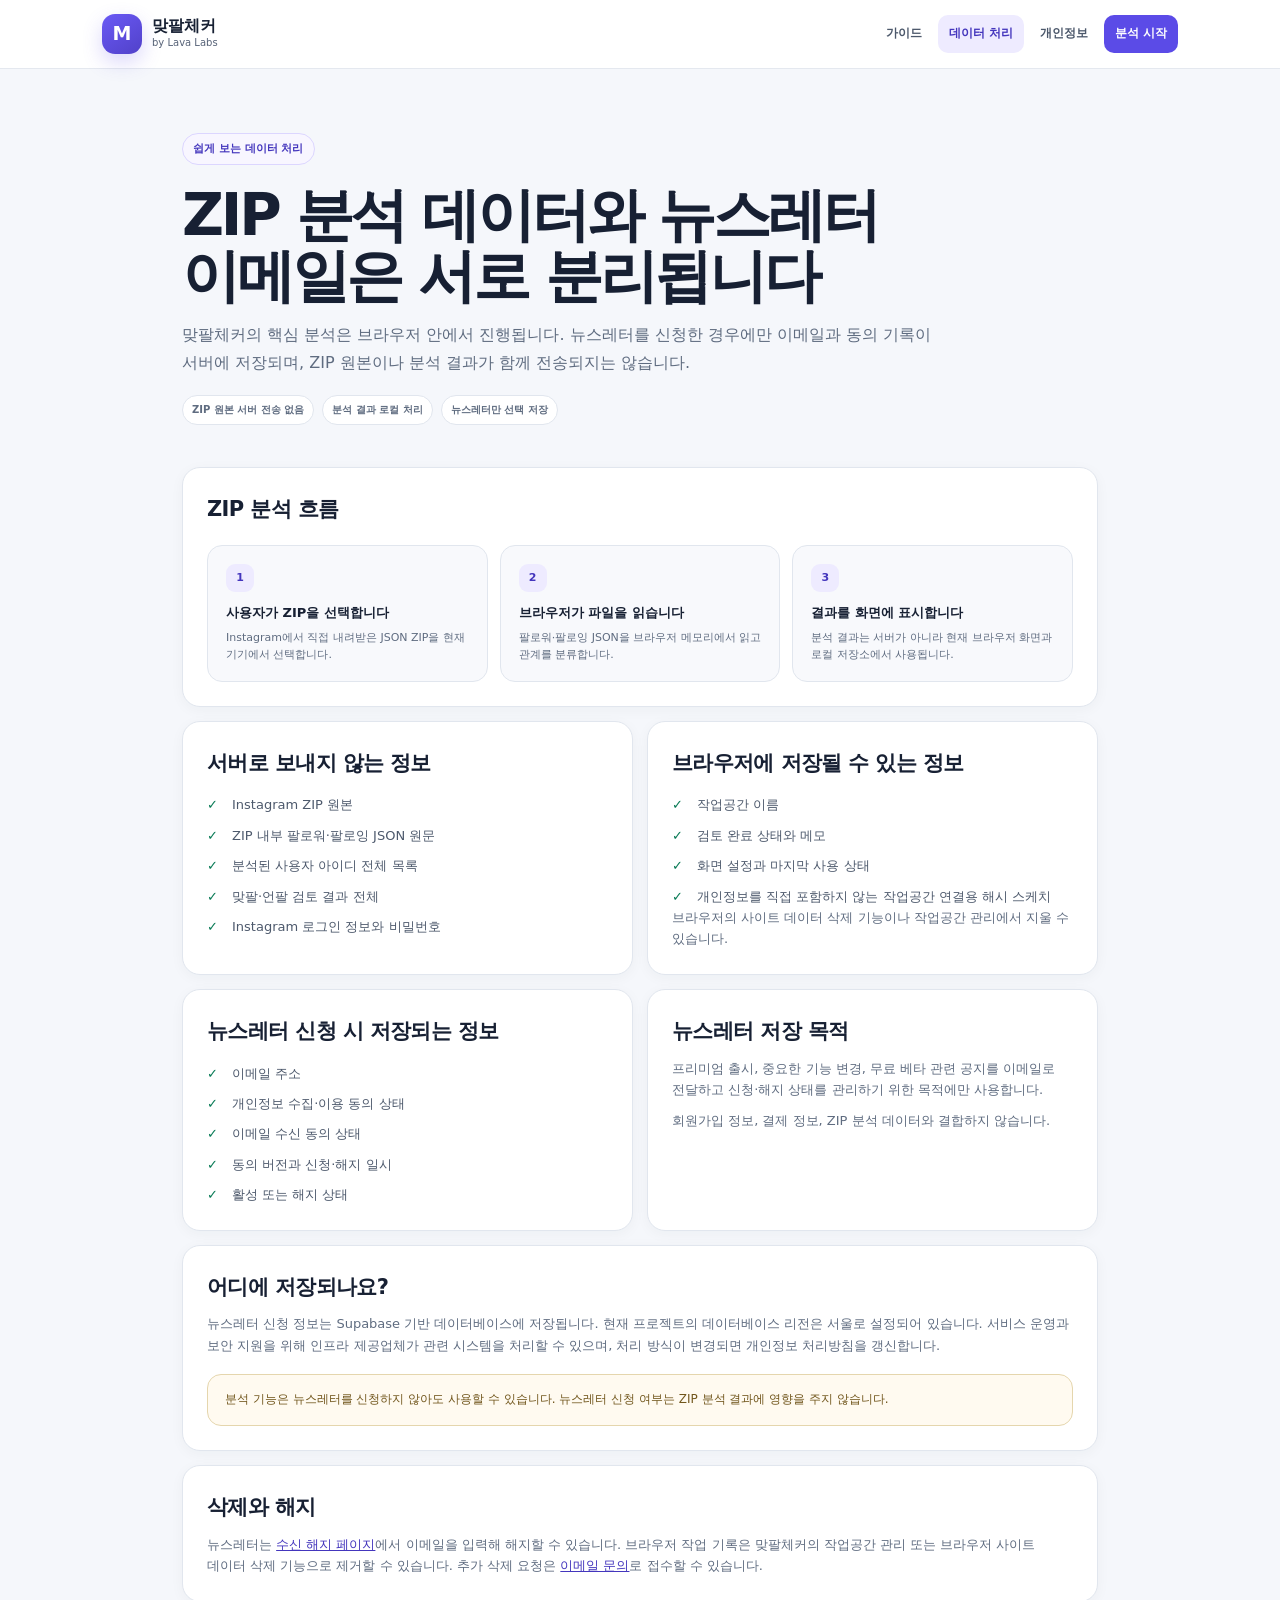
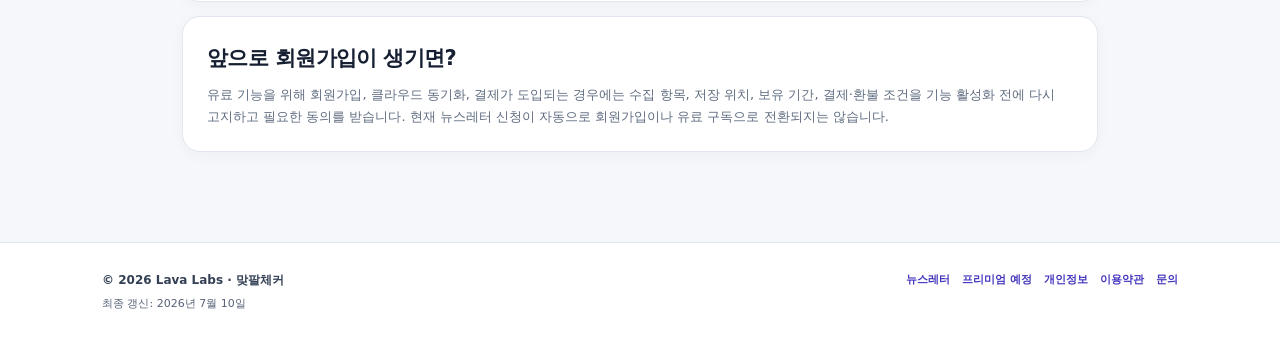
==== pages/data/index.html @ 3ba01dc1 "feat: add plain-language data processing guide" ====
<!doctype html>
<html lang="ko">
<head>
  <meta charset="utf-8">
  <meta name="viewport" content="width=device-width,initial-scale=1">
  <meta http-equiv="Content-Security-Policy" content="default-src 'self'; style-src 'self'; img-src 'self' data:; connect-src 'self'; object-src 'none'; base-uri 'self'; form-action 'self'; frame-src 'none'; upgrade-insecure-requests">
  <meta name="description" content="맞팔체커가 Instagram ZIP, 분석 결과, 작업 기록과 뉴스레터 이메일을 어떻게 처리하는지 쉽게 설명합니다.">
  <link rel="canonical" href="https://unfollow.lavalabs.co.kr/data/">
  <link rel="icon" href="/favicon.svg" type="image/svg+xml">
  <link rel="stylesheet" href="/assets/site-pages-v15.css?v=15.0">
  <link rel="stylesheet" href="/assets/site-pages-v15-a11y.css?v=15.1">
  <link rel="stylesheet" href="/assets/site-pages-v16.css?v=16.0">
  <title>데이터 처리 안내 | 맞팔체커</title>
</head>
<body>
<a class="pageSkip" href="#main">본문으로 바로가기</a>
<header class="pageHeader"><div class="pageHeaderInner">
  <a class="pageBrand" href="/"><span class="pageLogo">M</span><span class="pageBrandText"><strong>맞팔체커</strong><span>by Lava Labs</span></span></a>
  <nav class="pageNav" aria-label="주요 메뉴"><a href="/guide/">가이드</a><a href="/data/" aria-current="page">데이터 처리</a><a href="/privacy/">개인정보</a><a class="primary" href="/">분석 시작</a></nav>
</div></header>
<main id="main" class="pageMain">
  <section class="pageHero"><span class="pageEyebrow">쉽게 보는 데이터 처리</span><h1>ZIP 분석 데이터와 뉴스레터 이메일은 서로 분리됩니다</h1><p>맞팔체커의 핵심 분석은 브라우저 안에서 진행됩니다. 뉴스레터를 신청한 경우에만 이메일과 동의 기록이 서버에 저장되며, ZIP 원본이나 분석 결과가 함께 전송되지는 않습니다.</p><div class="policyMetaV16"><span>ZIP 원본 서버 전송 없음</span><span>분석 결과 로컬 처리</span><span>뉴스레터만 선택 저장</span></div></section>

  <div class="pageGrid">
    <section class="pageCard full"><h2>ZIP 분석 흐름</h2><div class="dataFlowV16"><div><b>1</b><strong>사용자가 ZIP을 선택합니다</strong><span>Instagram에서 직접 내려받은 JSON ZIP을 현재 기기에서 선택합니다.</span></div><div><b>2</b><strong>브라우저가 파일을 읽습니다</strong><span>팔로워·팔로잉 JSON을 브라우저 메모리에서 읽고 관계를 분류합니다.</span></div><div><b>3</b><strong>결과를 화면에 표시합니다</strong><span>분석 결과는 서버가 아니라 현재 브라우저 화면과 로컬 저장소에서 사용됩니다.</span></div></div></section>
    <section class="pageCard"><h2>서버로 보내지 않는 정보</h2><ul class="checkList"><li>Instagram ZIP 원본</li><li>ZIP 내부 팔로워·팔로잉 JSON 원문</li><li>분석된 사용자 아이디 전체 목록</li><li>맞팔·언팔 검토 결과 전체</li><li>Instagram 로그인 정보와 비밀번호</li></ul></section>
    <section class="pageCard"><h2>브라우저에 저장될 수 있는 정보</h2><ul class="checkList"><li>작업공간 이름</li><li>검토 완료 상태와 메모</li><li>화면 설정과 마지막 사용 상태</li><li>개인정보를 직접 포함하지 않는 작업공간 연결용 해시 스케치</li></ul><p>브라우저의 사이트 데이터 삭제 기능이나 작업공간 관리에서 지울 수 있습니다.</p></section>
    <section class="pageCard"><h2>뉴스레터 신청 시 저장되는 정보</h2><ul class="checkList"><li>이메일 주소</li><li>개인정보 수집·이용 동의 상태</li><li>이메일 수신 동의 상태</li><li>동의 버전과 신청·해지 일시</li><li>활성 또는 해지 상태</li></ul></section>
    <section class="pageCard"><h2>뉴스레터 저장 목적</h2><p>프리미엄 출시, 중요한 기능 변경, 무료 베타 관련 공지를 이메일로 전달하고 신청·해지 상태를 관리하기 위한 목적에만 사용합니다.</p><p>회원가입 정보, 결제 정보, ZIP 분석 데이터와 결합하지 않습니다.</p></section>
    <section class="pageCard full"><h2>어디에 저장되나요?</h2><p>뉴스레터 신청 정보는 Supabase 기반 데이터베이스에 저장됩니다. 현재 프로젝트의 데이터베이스 리전은 서울로 설정되어 있습니다. 서비스 운영과 보안 지원을 위해 인프라 제공업체가 관련 시스템을 처리할 수 있으며, 처리 방식이 변경되면 개인정보 처리방침을 갱신합니다.</p><div class="notice">분석 기능은 뉴스레터를 신청하지 않아도 사용할 수 있습니다. 뉴스레터 신청 여부는 ZIP 분석 결과에 영향을 주지 않습니다.</div></section>
    <section class="pageCard full"><h2>삭제와 해지</h2><p>뉴스레터는 <a href="/newsletter/#unsubscribe">수신 해지 페이지</a>에서 이메일을 입력해 해지할 수 있습니다. 브라우저 작업 기록은 맞팔체커의 작업공간 관리 또는 브라우저 사이트 데이터 삭제 기능으로 제거할 수 있습니다. 추가 삭제 요청은 <a href="mailto:lavalabs.ceo@gmail.com">이메일 문의</a>로 접수할 수 있습니다.</p></section>
    <section class="pageCard full"><h2>앞으로 회원가입이 생기면?</h2><p>유료 기능을 위해 회원가입, 클라우드 동기화, 결제가 도입되는 경우에는 수집 항목, 저장 위치, 보유 기간, 결제·환불 조건을 기능 활성화 전에 다시 고지하고 필요한 동의를 받습니다. 현재 뉴스레터 신청이 자동으로 회원가입이나 유료 구독으로 전환되지는 않습니다.</p></section>
  </div>
</main>
<footer class="pageFooter"><div class="pageFooterInner"><div><strong>© 2026 Lava Labs · 맞팔체커</strong>최종 갱신: 2026년 7월 10일</div><nav><a href="/newsletter/">뉴스레터</a><a href="/premium/">프리미엄 예정</a><a href="/privacy/">개인정보</a><a href="/terms/">이용약관</a><a href="mailto:lavalabs.ceo@gmail.com">문의</a></nav></div></footer>
</body></html>
---- assets/site-pages-v15.css ----
:root{--page-bg:#f5f7fb;--page-surface:#fff;--page-soft:#f8f9fc;--page-line:#e1e6ee;--page-text:#172033;--page-muted:#5f6c80;--page-brand:#5b4be7;--page-brand-deep:#4436bd;--page-brand-soft:#eeebff;--page-success:#087a55;--page-warning:#8a570e;--page-radius:18px;--page-shadow:0 14px 36px rgba(29,41,62,.07)}
*{box-sizing:border-box}html{background:var(--page-bg);scroll-behavior:smooth}body{margin:0;background:var(--page-bg);color:var(--page-text);font-family:system-ui,-apple-system,"Segoe UI",sans-serif;line-height:1.65;word-break:keep-all}a{color:var(--page-brand-deep)}a:focus-visible,button:focus-visible,summary:focus-visible{outline:3px solid rgba(91,75,231,.35);outline-offset:3px}
.pageSkip{position:fixed;top:10px;left:10px;z-index:999;padding:10px 14px;border-radius:10px;background:#111827;color:#fff;transform:translateY(-160%)}.pageSkip:focus{transform:translateY(0)}
.pageHeader{position:sticky;top:0;z-index:50;border-bottom:1px solid rgba(225,230,238,.9);background:rgba(255,255,255,.94);backdrop-filter:blur(18px)}.pageHeaderInner{display:flex;max-width:1120px;min-height:68px;align-items:center;justify-content:space-between;gap:20px;margin:0 auto;padding:0 22px}.pageBrand{display:flex;align-items:center;gap:10px;color:var(--page-text);text-decoration:none}.pageLogo{display:grid;width:40px;height:40px;place-items:center;border-radius:13px;background:linear-gradient(145deg,#6a59f5,#5141c9);color:#fff;font-size:19px;font-weight:900;box-shadow:0 8px 20px rgba(91,75,231,.22)}.pageBrandText strong{display:block;font-size:16px;line-height:1.2}.pageBrandText span{display:block;color:#7b8799;font-size:10px}.pageNav{display:flex;align-items:center;gap:5px}.pageNav a{padding:9px 11px;border-radius:10px;color:#4c586b;font-size:12px;font-weight:750;text-decoration:none}.pageNav a:hover,.pageNav a[aria-current="page"]{background:var(--page-brand-soft);color:var(--page-brand-deep)}.pageNav .primary{background:var(--page-brand);color:#fff}.pageNav .primary:hover{background:var(--page-brand-deep);color:#fff}
.pageMain{max-width:960px;margin:0 auto;padding:64px 22px 90px}.pageEyebrow{display:inline-flex;padding:6px 10px;border:1px solid #dcd6ff;border-radius:999px;background:#f8f6ff;color:var(--page-brand-deep);font-size:11px;font-weight:850}.pageHero h1{max-width:780px;margin:20px 0 14px;font-size:clamp(38px,6vw,58px);line-height:1.05;letter-spacing:-.055em}.pageHero>p{max-width:760px;margin:0;color:var(--page-muted);font-size:16px;line-height:1.75}.pageActions{display:flex;flex-wrap:wrap;gap:9px;margin-top:24px}.pageButton{display:inline-flex;min-height:46px;align-items:center;justify-content:center;padding:0 16px;border:1px solid var(--page-line);border-radius:12px;background:#fff;color:#3f4b5f;font-size:13px;font-weight:800;text-decoration:none;box-shadow:0 4px 12px rgba(30,42,60,.04)}.pageButton.primary{border-color:var(--page-brand);background:var(--page-brand);color:#fff}.pageButton.primary:hover{background:var(--page-brand-deep)}
.pageGrid{display:grid;grid-template-columns:repeat(2,minmax(0,1fr));gap:14px;margin-top:42px}.pageCard{padding:24px;border:1px solid var(--page-line);border-radius:var(--page-radius);background:var(--page-surface);box-shadow:0 3px 14px rgba(30,42,60,.04)}.pageCard.full{grid-column:1/-1}.pageCard h2{margin:0 0 9px;font-size:21px;letter-spacing:-.03em}.pageCard h3{margin:0 0 7px;font-size:16px}.pageCard p{margin:0;color:var(--page-muted);font-size:13px}.pageCard p+p{margin-top:10px}
.stepList{display:grid;gap:12px;margin-top:18px;padding:0;list-style:none;counter-reset:step}.stepList li{position:relative;min-height:76px;padding:16px 16px 16px 58px;border:1px solid var(--page-line);border-radius:14px;background:var(--page-soft);counter-increment:step}.stepList li:before{content:counter(step);position:absolute;top:16px;left:16px;display:grid;width:29px;height:29px;place-items:center;border-radius:10px;background:var(--page-brand-soft);color:var(--page-brand-deep);font-size:12px;font-weight:900}.stepList strong{display:block;margin-bottom:4px;font-size:14px}.stepList span{display:block;color:var(--page-muted);font-size:12px;line-height:1.6}.notice{margin-top:18px;padding:15px 17px;border:1px solid #e5d6ad;border-radius:14px;background:#fffaf0;color:#71561c;font-size:12px;line-height:1.65}.notice.success{border-color:#cfe5dc;background:#f5fbf8;color:#245f4e}.checkList{display:grid;gap:9px;margin:14px 0 0;padding:0;list-style:none}.checkList li{position:relative;padding-left:25px;color:#4d596c;font-size:13px}.checkList li:before{content:"✓";position:absolute;left:0;color:var(--page-success);font-weight:900}
.tableWrap{margin-top:16px;overflow-x:auto;border:1px solid var(--page-line);border-radius:14px}table{width:100%;border-collapse:collapse;background:#fff;font-size:12px}th,td{padding:13px 14px;border-bottom:1px solid var(--page-line);text-align:left;vertical-align:top}th{background:#f7f9fc;color:#465267;font-weight:850}td{color:#5f6c80}tr:last-child td{border-bottom:0}details{border-top:1px solid var(--page-line)}details:first-of-type{border-top:0}summary{padding:16px 2px;cursor:pointer;color:#263247;font-size:14px;font-weight:800}details p{padding:0 2px 17px!important}
.pageFooter{border-top:1px solid var(--page-line);background:#fff}.pageFooterInner{display:grid;max-width:1120px;grid-template-columns:1fr auto;gap:20px;margin:0 auto;padding:28px 22px;color:#758195;font-size:11px}.pageFooter strong{display:block;margin-bottom:4px;color:#334055;font-size:12px}.pageFooter nav{display:flex;flex-wrap:wrap;gap:12px;align-items:flex-start}.pageFooter a{text-decoration:none;font-weight:750}
@media(max-width:760px){.pageHeaderInner{min-height:62px;padding:0 14px}.pageBrandText span{display:none}.pageNav a:not(.primary){display:none}.pageMain{padding:44px 14px 78px}.pageHero h1{font-size:clamp(34px,11vw,47px)}.pageHero>p{font-size:14px}.pageGrid{grid-template-columns:1fr;margin-top:30px}.pageCard.full{grid-column:auto}.pageCard{padding:19px}.pageActions{display:grid;grid-template-columns:1fr}.pageFooterInner{grid-template-columns:1fr;padding:24px 14px}}
@media(prefers-color-scheme:dark){:root{--page-bg:#10131b;--page-surface:#181d27;--page-soft:#1d232e;--page-line:#2d3543;--page-text:#f1f3f6;--page-muted:#b3bdca;--page-brand:#a99eff;--page-brand-deep:#cac4ff;--page-brand-soft:#292644}.pageHeader,.pageFooter{background:rgba(24,29,39,.96)}.pageButton,table{background:var(--page-surface)}th{background:#1d232e}.notice{border-color:#55482c;background:#272217;color:#dec78e}.notice.success{border-color:#2f4c42;background:#15231f;color:#a9e4cc}}
@media(prefers-reduced-motion:reduce){html{scroll-behavior:auto}*{transition:none!important}}
---- assets/site-pages-v15-a11y.css ----
.pageBrandText span,
.pageFooterInner{color:#566277}

@media(prefers-color-scheme:dark){
  .pageBrandText span,
  .pageFooterInner{color:#c5ceda}
}
---- assets/site-pages-v16.css ----
.pageNoticeBannerV16{display:flex;align-items:center;justify-content:space-between;gap:16px;margin:0 0 26px;padding:15px 17px;border:1px solid #dcd6ff;border-radius:15px;background:linear-gradient(135deg,#f7f5ff,#fff);box-shadow:0 8px 20px rgba(30,42,60,.04)}.pageNoticeBannerV16 strong{display:block;margin-bottom:3px;font-size:13px}.pageNoticeBannerV16 span{display:block;color:#5f6c80;font-size:11px;line-height:1.55}.pageNoticeBannerV16 a{flex:none;padding:9px 12px;border-radius:10px;background:#5b4be7;color:#fff;font-size:11px;font-weight:850;text-decoration:none}
.policyMetaV16{display:flex;flex-wrap:wrap;gap:8px;margin:18px 0 0}.policyMetaV16 span{padding:6px 9px;border:1px solid var(--page-line);border-radius:999px;background:var(--page-surface);color:var(--page-muted);font-size:10px;font-weight:750}.policySectionV16{scroll-margin-top:88px}.policySectionV16 h2{margin-bottom:12px}.policySectionV16 h3{margin:18px 0 7px;font-size:15px}.policySectionV16 ul,.policySectionV16 ol{margin:10px 0 0;padding-left:20px;color:var(--page-muted);font-size:13px}.policySectionV16 li+li{margin-top:6px}.policySectionV16 code{padding:2px 5px;border-radius:5px;background:var(--page-soft);font-size:11px}
.planGridV16{display:grid;grid-template-columns:repeat(3,minmax(0,1fr));gap:14px;margin-top:28px}.planCardV16{position:relative;padding:23px;border:1px solid var(--page-line);border-radius:18px;background:var(--page-surface);box-shadow:0 4px 18px rgba(30,42,60,.05)}.planCardV16.featured{border-color:#bcb1ff;background:linear-gradient(145deg,#f8f6ff,#fff)}.planBadgeV16{display:inline-flex;padding:5px 8px;border-radius:999px;background:var(--page-brand-soft);color:var(--page-brand-deep);font-size:10px;font-weight:900}.planCardV16 h2{margin:14px 0 5px;font-size:20px}.planPriceV16{display:flex;align-items:baseline;gap:4px;margin:8px 0 14px}.planPriceV16 strong{font-size:28px;letter-spacing:-.04em}.planPriceV16 span{color:var(--page-muted);font-size:11px}.planCardV16 ul{display:grid;gap:7px;margin:0;padding:0;list-style:none}.planCardV16 li{position:relative;padding-left:19px;color:var(--page-muted);font-size:12px}.planCardV16 li:before{content:'✓';position:absolute;left:0;color:var(--page-success);font-weight:900}.planCardV16 .pageButton{width:100%;margin-top:18px}.comingSoonV16{margin-top:12px;color:#8a570e;font-size:10px;font-weight:800}
.newsletterPanelV16{max-width:720px;margin:36px auto 0;padding:25px;border:1px solid var(--page-line);border-radius:20px;background:var(--page-surface);box-shadow:var(--page-shadow)}.newsletterPanelV16 h2{margin:0 0 7px;font-size:23px}.newsletterPanelV16>p{margin:0 0 18px;color:var(--page-muted);font-size:13px}.newsletterPageFormV16{display:grid;gap:12px}.newsletterPageFormV16 label>span:first-child{display:block;margin-bottom:6px;color:var(--page-text);font-size:12px;font-weight:850}.newsletterPageFormV16 input[type="email"]{width:100%;height:48px;padding:0 14px;border:1px solid var(--page-line);border-radius:12px;background:var(--page-surface);color:var(--page-text);font-size:14px}.newsletterPageFormV16 input[type="email"]:focus{border-color:var(--page-brand);box-shadow:0 0 0 4px rgba(91,75,231,.12);outline:0}.newsletterPageConsentV16{display:grid!important;grid-template-columns:18px 1fr;gap:8px;align-items:start;color:var(--page-muted);font-size:11px;line-height:1.55}.newsletterPageConsentV16 input{width:17px;height:17px;margin:1px 0 0;accent-color:var(--page-brand)}.newsletterPageConsentV16 b{color:var(--page-brand-deep)}.newsletterPageResultV16{min-height:22px;margin:0;color:var(--page-muted);font-size:12px}.newsletterPageResultV16[data-state="success"]{color:var(--page-success)}.newsletterPageResultV16[data-state="error"]{color:#b42318}.newsletterPageFootnoteV16{margin:0;color:var(--page-muted);font-size:10px}.newsletterHoneypotV16{position:absolute;left:-10000px;width:1px;height:1px;overflow:hidden}
.dataFlowV16{display:grid;grid-template-columns:repeat(3,minmax(0,1fr));gap:12px;margin-top:18px}.dataFlowV16>div{padding:18px;border:1px solid var(--page-line);border-radius:15px;background:var(--page-soft)}.dataFlowV16 b{display:grid;width:28px;height:28px;place-items:center;margin-bottom:10px;border-radius:9px;background:var(--page-brand-soft);color:var(--page-brand-deep);font-size:11px}.dataFlowV16 strong{display:block;margin-bottom:5px;font-size:13px}.dataFlowV16 span{display:block;color:var(--page-muted);font-size:11px;line-height:1.55}
@media(max-width:860px){.planGridV16{grid-template-columns:1fr}.dataFlowV16{grid-template-columns:1fr}}@media(max-width:760px){.pageNoticeBannerV16{align-items:flex-start;flex-direction:column}.pageNoticeBannerV16 a{width:100%;text-align:center}.newsletterPanelV16{padding:19px}.planCardV16{padding:19px}}
@media(prefers-color-scheme:dark){.pageNoticeBannerV16{border-color:#3c3659;background:linear-gradient(135deg,#201d34,#181d27)}.pageNoticeBannerV16 span{color:#c1cad6}.planCardV16.featured{border-color:#594f8d;background:linear-gradient(145deg,#211e34,#181d27)}}
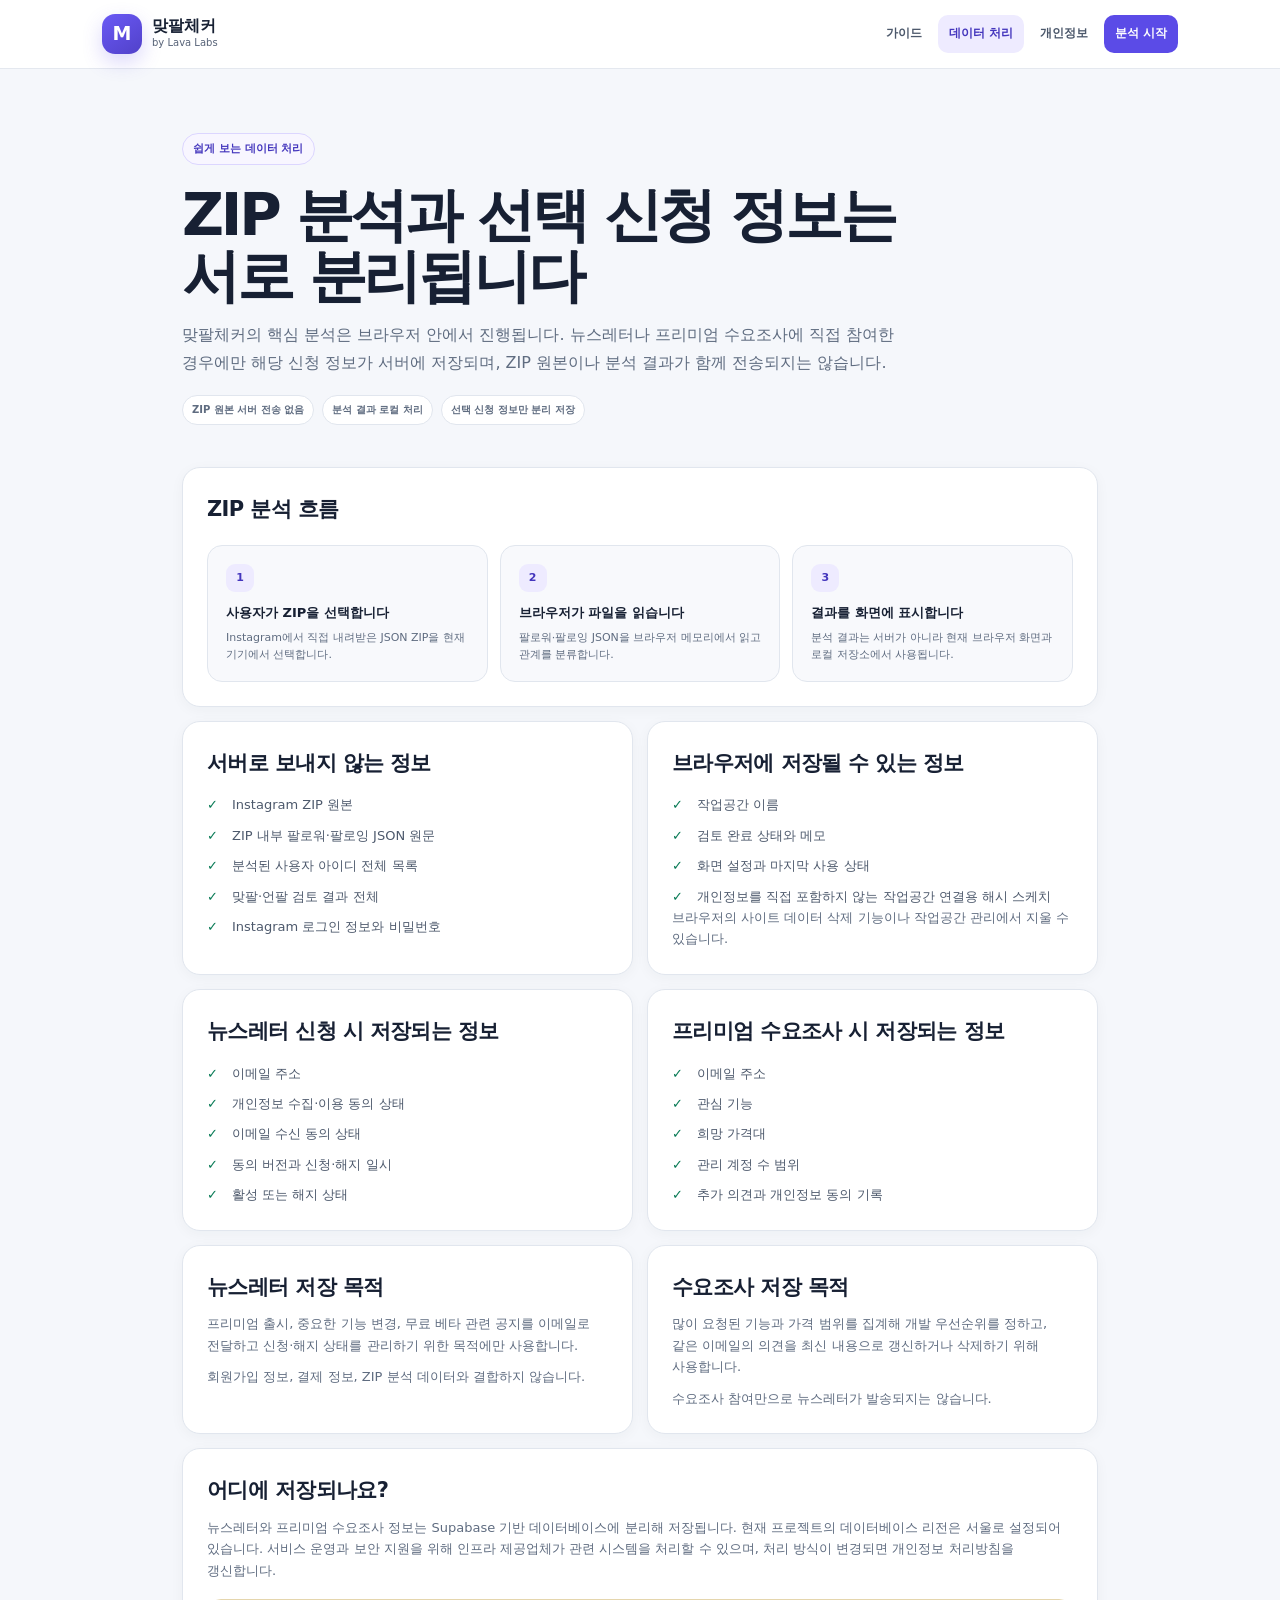
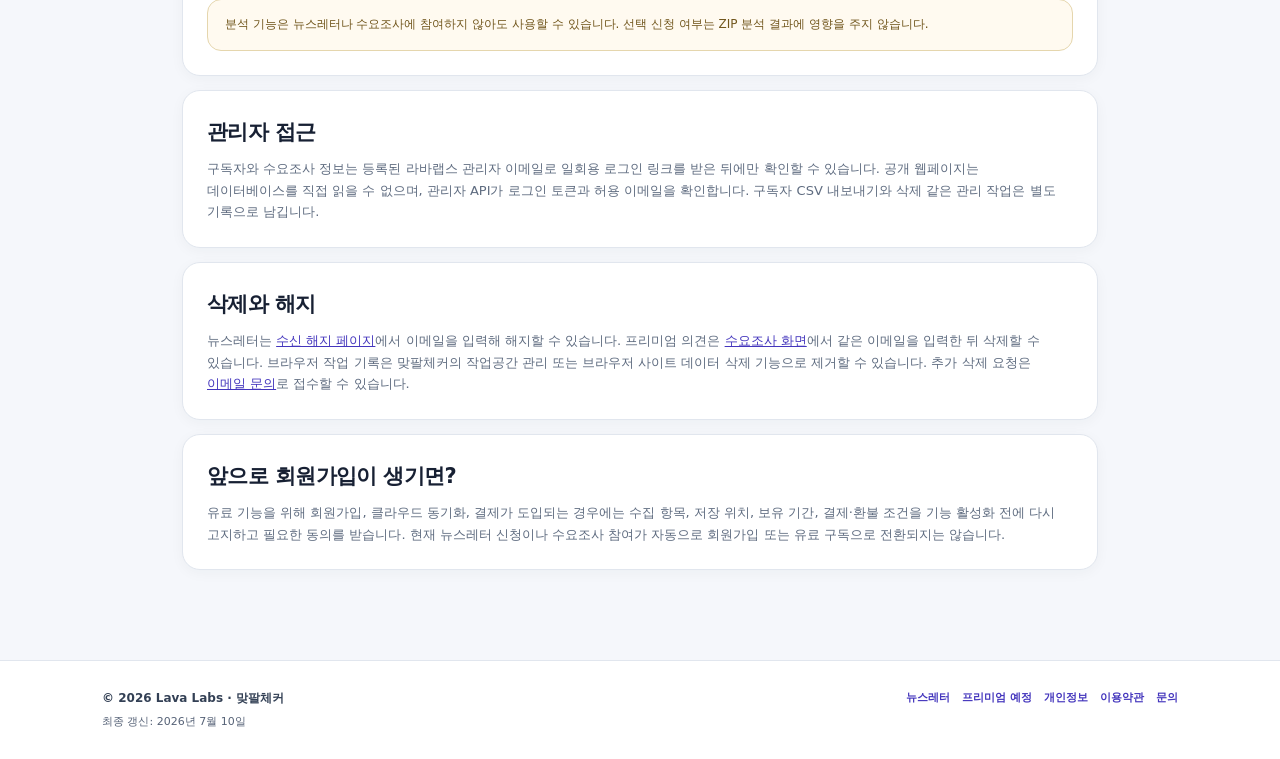
==== commit 9bc6d8c5: "docs: explain premium survey data flow" ====
--- a/pages/data/index.html
+++ b/pages/data/index.html
@@ -4,7 +4,7 @@
   <meta charset="utf-8">
   <meta name="viewport" content="width=device-width,initial-scale=1">
   <meta http-equiv="Content-Security-Policy" content="default-src 'self'; style-src 'self'; img-src 'self' data:; connect-src 'self'; object-src 'none'; base-uri 'self'; form-action 'self'; frame-src 'none'; upgrade-insecure-requests">
-  <meta name="description" content="맞팔체커가 Instagram ZIP, 분석 결과, 작업 기록과 뉴스레터 이메일을 어떻게 처리하는지 쉽게 설명합니다.">
+  <meta name="description" content="맞팔체커가 Instagram ZIP, 분석 결과, 작업 기록, 뉴스레터와 프리미엄 수요조사 정보를 어떻게 처리하는지 쉽게 설명합니다.">
   <link rel="canonical" href="https://unfollow.lavalabs.co.kr/data/">
   <link rel="icon" href="/favicon.svg" type="image/svg+xml">
   <link rel="stylesheet" href="/assets/site-pages-v15.css?v=15.0">
@@ -19,17 +19,20 @@
   <nav class="pageNav" aria-label="주요 메뉴"><a href="/guide/">가이드</a><a href="/data/" aria-current="page">데이터 처리</a><a href="/privacy/">개인정보</a><a class="primary" href="/">분석 시작</a></nav>
 </div></header>
 <main id="main" class="pageMain">
-  <section class="pageHero"><span class="pageEyebrow">쉽게 보는 데이터 처리</span><h1>ZIP 분석 데이터와 뉴스레터 이메일은 서로 분리됩니다</h1><p>맞팔체커의 핵심 분석은 브라우저 안에서 진행됩니다. 뉴스레터를 신청한 경우에만 이메일과 동의 기록이 서버에 저장되며, ZIP 원본이나 분석 결과가 함께 전송되지는 않습니다.</p><div class="policyMetaV16"><span>ZIP 원본 서버 전송 없음</span><span>분석 결과 로컬 처리</span><span>뉴스레터만 선택 저장</span></div></section>
+  <section class="pageHero"><span class="pageEyebrow">쉽게 보는 데이터 처리</span><h1>ZIP 분석과 선택 신청 정보는 서로 분리됩니다</h1><p>맞팔체커의 핵심 분석은 브라우저 안에서 진행됩니다. 뉴스레터나 프리미엄 수요조사에 직접 참여한 경우에만 해당 신청 정보가 서버에 저장되며, ZIP 원본이나 분석 결과가 함께 전송되지는 않습니다.</p><div class="policyMetaV16"><span>ZIP 원본 서버 전송 없음</span><span>분석 결과 로컬 처리</span><span>선택 신청 정보만 분리 저장</span></div></section>
 
   <div class="pageGrid">
     <section class="pageCard full"><h2>ZIP 분석 흐름</h2><div class="dataFlowV16"><div><b>1</b><strong>사용자가 ZIP을 선택합니다</strong><span>Instagram에서 직접 내려받은 JSON ZIP을 현재 기기에서 선택합니다.</span></div><div><b>2</b><strong>브라우저가 파일을 읽습니다</strong><span>팔로워·팔로잉 JSON을 브라우저 메모리에서 읽고 관계를 분류합니다.</span></div><div><b>3</b><strong>결과를 화면에 표시합니다</strong><span>분석 결과는 서버가 아니라 현재 브라우저 화면과 로컬 저장소에서 사용됩니다.</span></div></div></section>
     <section class="pageCard"><h2>서버로 보내지 않는 정보</h2><ul class="checkList"><li>Instagram ZIP 원본</li><li>ZIP 내부 팔로워·팔로잉 JSON 원문</li><li>분석된 사용자 아이디 전체 목록</li><li>맞팔·언팔 검토 결과 전체</li><li>Instagram 로그인 정보와 비밀번호</li></ul></section>
     <section class="pageCard"><h2>브라우저에 저장될 수 있는 정보</h2><ul class="checkList"><li>작업공간 이름</li><li>검토 완료 상태와 메모</li><li>화면 설정과 마지막 사용 상태</li><li>개인정보를 직접 포함하지 않는 작업공간 연결용 해시 스케치</li></ul><p>브라우저의 사이트 데이터 삭제 기능이나 작업공간 관리에서 지울 수 있습니다.</p></section>
     <section class="pageCard"><h2>뉴스레터 신청 시 저장되는 정보</h2><ul class="checkList"><li>이메일 주소</li><li>개인정보 수집·이용 동의 상태</li><li>이메일 수신 동의 상태</li><li>동의 버전과 신청·해지 일시</li><li>활성 또는 해지 상태</li></ul></section>
+    <section class="pageCard"><h2>프리미엄 수요조사 시 저장되는 정보</h2><ul class="checkList"><li>이메일 주소</li><li>관심 기능</li><li>희망 가격대</li><li>관리 계정 수 범위</li><li>추가 의견과 개인정보 동의 기록</li></ul></section>
     <section class="pageCard"><h2>뉴스레터 저장 목적</h2><p>프리미엄 출시, 중요한 기능 변경, 무료 베타 관련 공지를 이메일로 전달하고 신청·해지 상태를 관리하기 위한 목적에만 사용합니다.</p><p>회원가입 정보, 결제 정보, ZIP 분석 데이터와 결합하지 않습니다.</p></section>
-    <section class="pageCard full"><h2>어디에 저장되나요?</h2><p>뉴스레터 신청 정보는 Supabase 기반 데이터베이스에 저장됩니다. 현재 프로젝트의 데이터베이스 리전은 서울로 설정되어 있습니다. 서비스 운영과 보안 지원을 위해 인프라 제공업체가 관련 시스템을 처리할 수 있으며, 처리 방식이 변경되면 개인정보 처리방침을 갱신합니다.</p><div class="notice">분석 기능은 뉴스레터를 신청하지 않아도 사용할 수 있습니다. 뉴스레터 신청 여부는 ZIP 분석 결과에 영향을 주지 않습니다.</div></section>
-    <section class="pageCard full"><h2>삭제와 해지</h2><p>뉴스레터는 <a href="/newsletter/#unsubscribe">수신 해지 페이지</a>에서 이메일을 입력해 해지할 수 있습니다. 브라우저 작업 기록은 맞팔체커의 작업공간 관리 또는 브라우저 사이트 데이터 삭제 기능으로 제거할 수 있습니다. 추가 삭제 요청은 <a href="mailto:lavalabs.ceo@gmail.com">이메일 문의</a>로 접수할 수 있습니다.</p></section>
-    <section class="pageCard full"><h2>앞으로 회원가입이 생기면?</h2><p>유료 기능을 위해 회원가입, 클라우드 동기화, 결제가 도입되는 경우에는 수집 항목, 저장 위치, 보유 기간, 결제·환불 조건을 기능 활성화 전에 다시 고지하고 필요한 동의를 받습니다. 현재 뉴스레터 신청이 자동으로 회원가입이나 유료 구독으로 전환되지는 않습니다.</p></section>
+    <section class="pageCard"><h2>수요조사 저장 목적</h2><p>많이 요청된 기능과 가격 범위를 집계해 개발 우선순위를 정하고, 같은 이메일의 의견을 최신 내용으로 갱신하거나 삭제하기 위해 사용합니다.</p><p>수요조사 참여만으로 뉴스레터가 발송되지는 않습니다.</p></section>
+    <section class="pageCard full"><h2>어디에 저장되나요?</h2><p>뉴스레터와 프리미엄 수요조사 정보는 Supabase 기반 데이터베이스에 분리해 저장됩니다. 현재 프로젝트의 데이터베이스 리전은 서울로 설정되어 있습니다. 서비스 운영과 보안 지원을 위해 인프라 제공업체가 관련 시스템을 처리할 수 있으며, 처리 방식이 변경되면 개인정보 처리방침을 갱신합니다.</p><div class="notice">분석 기능은 뉴스레터나 수요조사에 참여하지 않아도 사용할 수 있습니다. 선택 신청 여부는 ZIP 분석 결과에 영향을 주지 않습니다.</div></section>
+    <section class="pageCard full"><h2>관리자 접근</h2><p>구독자와 수요조사 정보는 등록된 라바랩스 관리자 이메일로 일회용 로그인 링크를 받은 뒤에만 확인할 수 있습니다. 공개 웹페이지는 데이터베이스를 직접 읽을 수 없으며, 관리자 API가 로그인 토큰과 허용 이메일을 확인합니다. 구독자 CSV 내보내기와 삭제 같은 관리 작업은 별도 기록으로 남깁니다.</p></section>
+    <section class="pageCard full"><h2>삭제와 해지</h2><p>뉴스레터는 <a href="/newsletter/#unsubscribe">수신 해지 페이지</a>에서 이메일을 입력해 해지할 수 있습니다. 프리미엄 의견은 <a href="/premium/#interest-survey">수요조사 화면</a>에서 같은 이메일을 입력한 뒤 삭제할 수 있습니다. 브라우저 작업 기록은 맞팔체커의 작업공간 관리 또는 브라우저 사이트 데이터 삭제 기능으로 제거할 수 있습니다. 추가 삭제 요청은 <a href="mailto:lavalabs.ceo@gmail.com">이메일 문의</a>로 접수할 수 있습니다.</p></section>
+    <section class="pageCard full"><h2>앞으로 회원가입이 생기면?</h2><p>유료 기능을 위해 회원가입, 클라우드 동기화, 결제가 도입되는 경우에는 수집 항목, 저장 위치, 보유 기간, 결제·환불 조건을 기능 활성화 전에 다시 고지하고 필요한 동의를 받습니다. 현재 뉴스레터 신청이나 수요조사 참여가 자동으로 회원가입 또는 유료 구독으로 전환되지는 않습니다.</p></section>
   </div>
 </main>
 <footer class="pageFooter"><div class="pageFooterInner"><div><strong>© 2026 Lava Labs · 맞팔체커</strong>최종 갱신: 2026년 7월 10일</div><nav><a href="/newsletter/">뉴스레터</a><a href="/premium/">프리미엄 예정</a><a href="/privacy/">개인정보</a><a href="/terms/">이용약관</a><a href="mailto:lavalabs.ceo@gmail.com">문의</a></nav></div></footer>
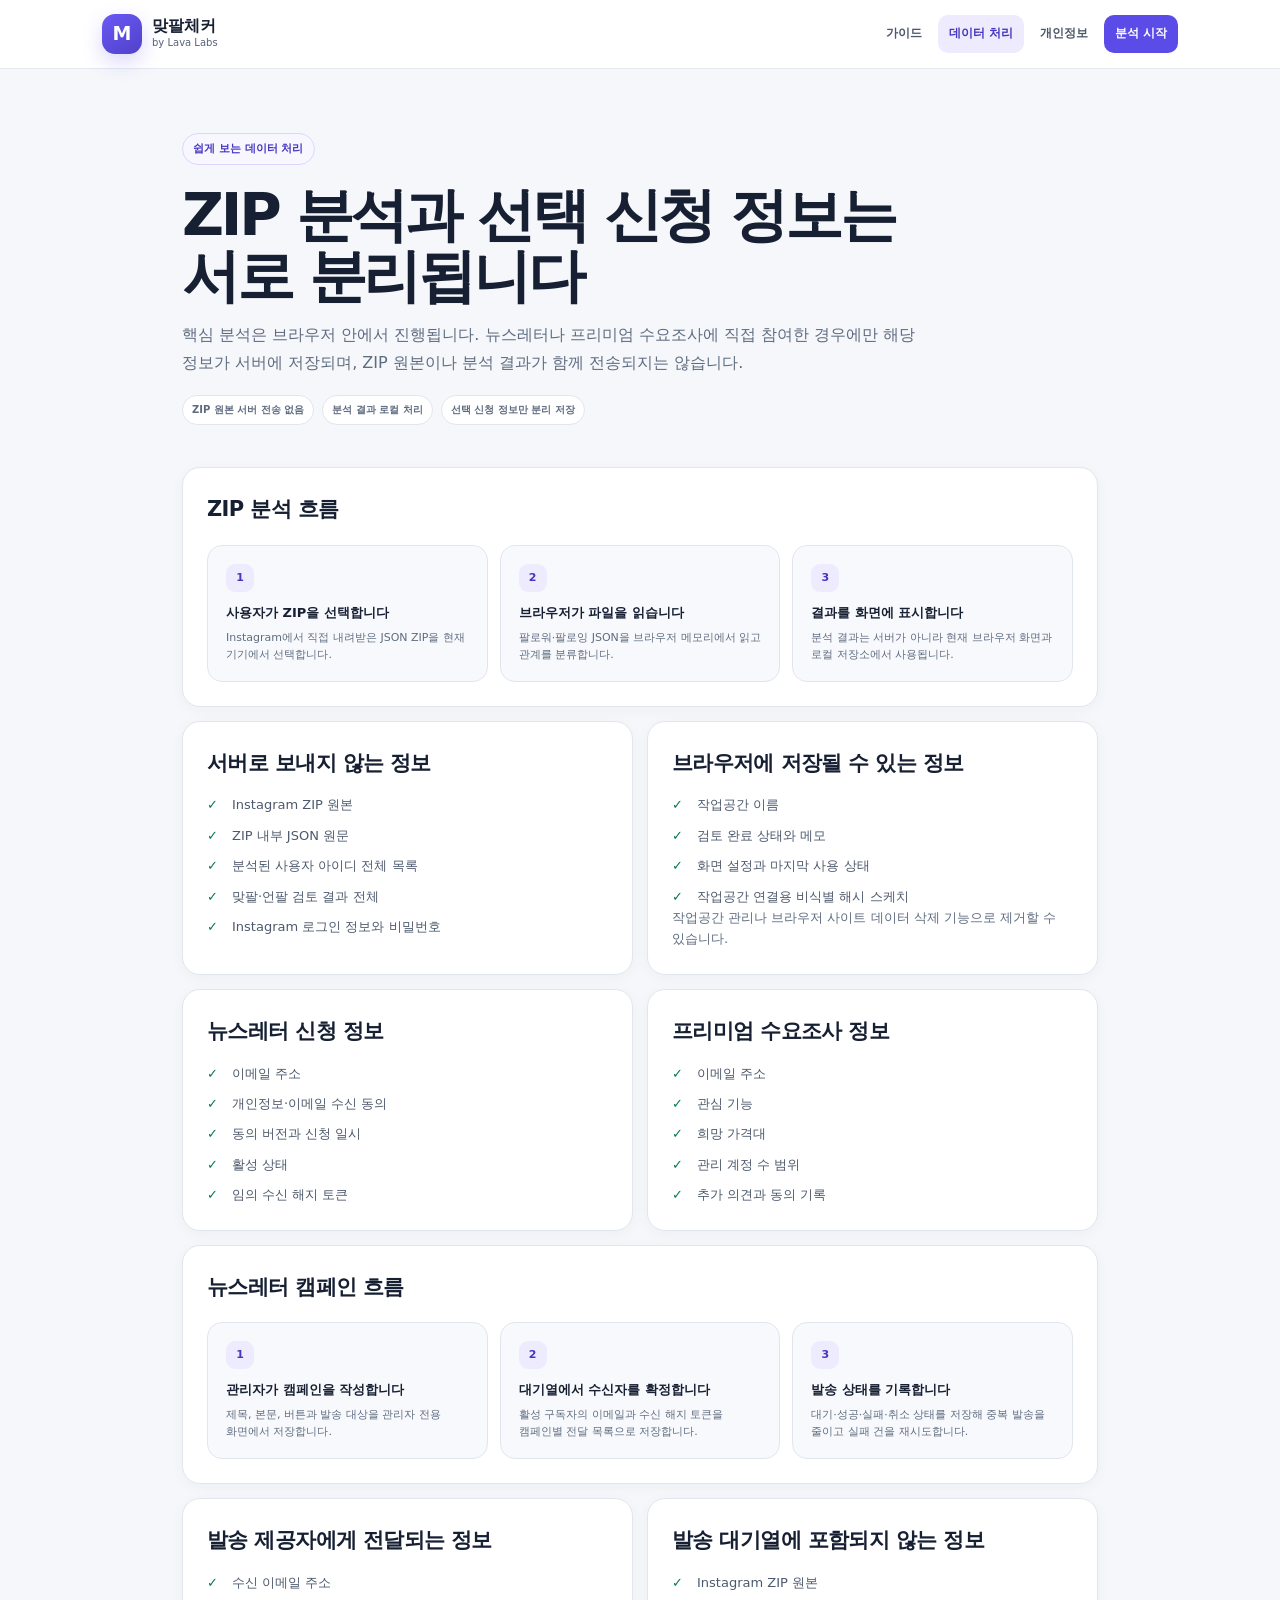
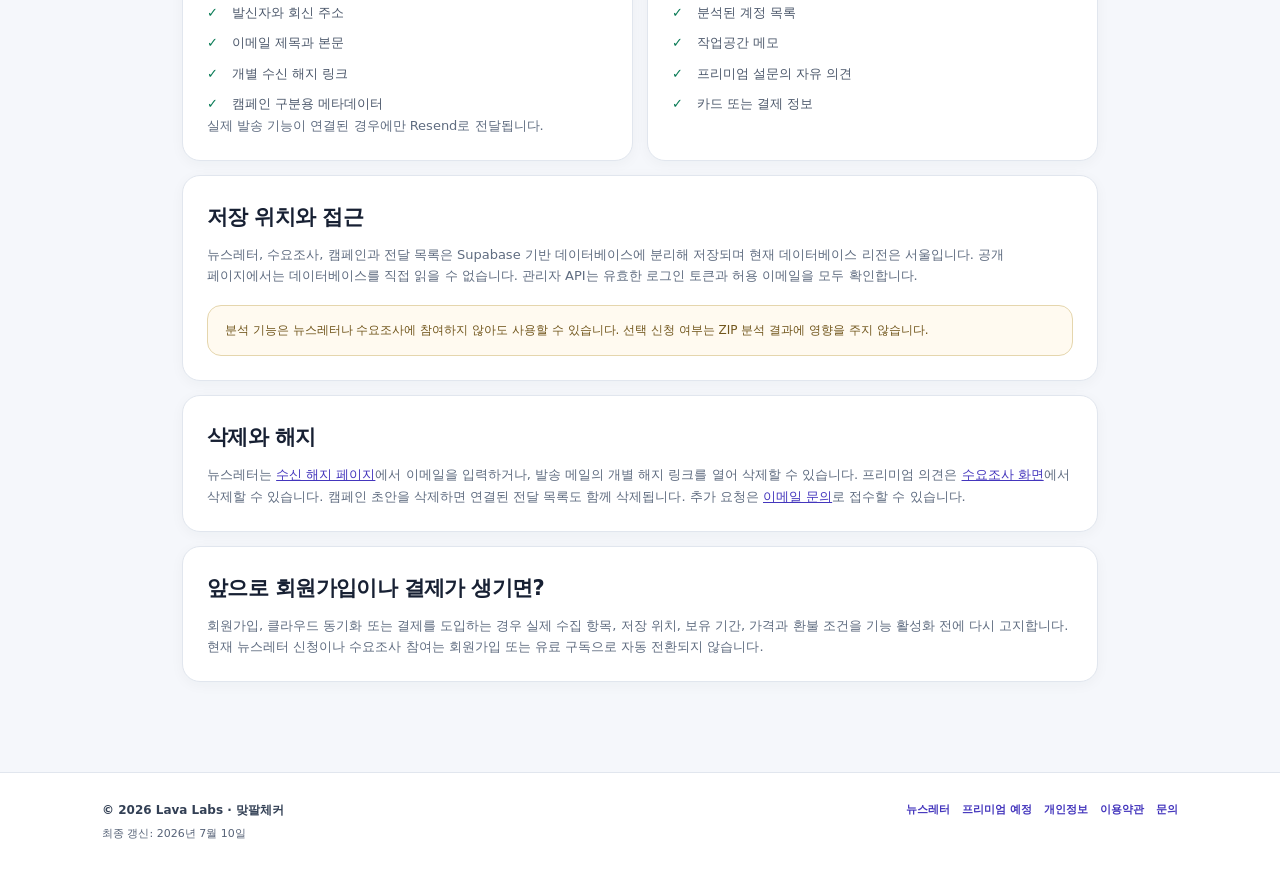
==== commit db913d5f: "docs: explain newsletter delivery queue processing" ====
--- a/pages/data/index.html
+++ b/pages/data/index.html
@@ -4,7 +4,7 @@
   <meta charset="utf-8">
   <meta name="viewport" content="width=device-width,initial-scale=1">
   <meta http-equiv="Content-Security-Policy" content="default-src 'self'; style-src 'self'; img-src 'self' data:; connect-src 'self'; object-src 'none'; base-uri 'self'; form-action 'self'; frame-src 'none'; upgrade-insecure-requests">
-  <meta name="description" content="맞팔체커가 Instagram ZIP, 분석 결과, 작업 기록, 뉴스레터와 프리미엄 수요조사 정보를 어떻게 처리하는지 쉽게 설명합니다.">
+  <meta name="description" content="맞팔체커가 Instagram ZIP, 분석 결과, 작업 기록, 뉴스레터·수요조사·캠페인 정보를 어떻게 처리하는지 설명합니다.">
   <link rel="canonical" href="https://unfollow.lavalabs.co.kr/data/">
   <link rel="icon" href="/favicon.svg" type="image/svg+xml">
   <link rel="stylesheet" href="/assets/site-pages-v15.css?v=15.0">
@@ -19,21 +19,21 @@
   <nav class="pageNav" aria-label="주요 메뉴"><a href="/guide/">가이드</a><a href="/data/" aria-current="page">데이터 처리</a><a href="/privacy/">개인정보</a><a class="primary" href="/">분석 시작</a></nav>
 </div></header>
 <main id="main" class="pageMain">
-  <section class="pageHero"><span class="pageEyebrow">쉽게 보는 데이터 처리</span><h1>ZIP 분석과 선택 신청 정보는 서로 분리됩니다</h1><p>맞팔체커의 핵심 분석은 브라우저 안에서 진행됩니다. 뉴스레터나 프리미엄 수요조사에 직접 참여한 경우에만 해당 신청 정보가 서버에 저장되며, ZIP 원본이나 분석 결과가 함께 전송되지는 않습니다.</p><div class="policyMetaV16"><span>ZIP 원본 서버 전송 없음</span><span>분석 결과 로컬 처리</span><span>선택 신청 정보만 분리 저장</span></div></section>
+  <section class="pageHero"><span class="pageEyebrow">쉽게 보는 데이터 처리</span><h1>ZIP 분석과 선택 신청 정보는 서로 분리됩니다</h1><p>핵심 분석은 브라우저 안에서 진행됩니다. 뉴스레터나 프리미엄 수요조사에 직접 참여한 경우에만 해당 정보가 서버에 저장되며, ZIP 원본이나 분석 결과가 함께 전송되지는 않습니다.</p><div class="policyMetaV16"><span>ZIP 원본 서버 전송 없음</span><span>분석 결과 로컬 처리</span><span>선택 신청 정보만 분리 저장</span></div></section>
 
   <div class="pageGrid">
     <section class="pageCard full"><h2>ZIP 분석 흐름</h2><div class="dataFlowV16"><div><b>1</b><strong>사용자가 ZIP을 선택합니다</strong><span>Instagram에서 직접 내려받은 JSON ZIP을 현재 기기에서 선택합니다.</span></div><div><b>2</b><strong>브라우저가 파일을 읽습니다</strong><span>팔로워·팔로잉 JSON을 브라우저 메모리에서 읽고 관계를 분류합니다.</span></div><div><b>3</b><strong>결과를 화면에 표시합니다</strong><span>분석 결과는 서버가 아니라 현재 브라우저 화면과 로컬 저장소에서 사용됩니다.</span></div></div></section>
-    <section class="pageCard"><h2>서버로 보내지 않는 정보</h2><ul class="checkList"><li>Instagram ZIP 원본</li><li>ZIP 내부 팔로워·팔로잉 JSON 원문</li><li>분석된 사용자 아이디 전체 목록</li><li>맞팔·언팔 검토 결과 전체</li><li>Instagram 로그인 정보와 비밀번호</li></ul></section>
-    <section class="pageCard"><h2>브라우저에 저장될 수 있는 정보</h2><ul class="checkList"><li>작업공간 이름</li><li>검토 완료 상태와 메모</li><li>화면 설정과 마지막 사용 상태</li><li>개인정보를 직접 포함하지 않는 작업공간 연결용 해시 스케치</li></ul><p>브라우저의 사이트 데이터 삭제 기능이나 작업공간 관리에서 지울 수 있습니다.</p></section>
-    <section class="pageCard"><h2>뉴스레터 신청 시 저장되는 정보</h2><ul class="checkList"><li>이메일 주소</li><li>개인정보 수집·이용 동의 상태</li><li>이메일 수신 동의 상태</li><li>동의 버전과 신청·해지 일시</li><li>활성 또는 해지 상태</li></ul></section>
-    <section class="pageCard"><h2>프리미엄 수요조사 시 저장되는 정보</h2><ul class="checkList"><li>이메일 주소</li><li>관심 기능</li><li>희망 가격대</li><li>관리 계정 수 범위</li><li>추가 의견과 개인정보 동의 기록</li></ul></section>
-    <section class="pageCard"><h2>뉴스레터 저장 목적</h2><p>프리미엄 출시, 중요한 기능 변경, 무료 베타 관련 공지를 이메일로 전달하고 신청·해지 상태를 관리하기 위한 목적에만 사용합니다.</p><p>회원가입 정보, 결제 정보, ZIP 분석 데이터와 결합하지 않습니다.</p></section>
-    <section class="pageCard"><h2>수요조사 저장 목적</h2><p>많이 요청된 기능과 가격 범위를 집계해 개발 우선순위를 정하고, 같은 이메일의 의견을 최신 내용으로 갱신하거나 삭제하기 위해 사용합니다.</p><p>수요조사 참여만으로 뉴스레터가 발송되지는 않습니다.</p></section>
-    <section class="pageCard full"><h2>어디에 저장되나요?</h2><p>뉴스레터와 프리미엄 수요조사 정보는 Supabase 기반 데이터베이스에 분리해 저장됩니다. 현재 프로젝트의 데이터베이스 리전은 서울로 설정되어 있습니다. 서비스 운영과 보안 지원을 위해 인프라 제공업체가 관련 시스템을 처리할 수 있으며, 처리 방식이 변경되면 개인정보 처리방침을 갱신합니다.</p><div class="notice">분석 기능은 뉴스레터나 수요조사에 참여하지 않아도 사용할 수 있습니다. 선택 신청 여부는 ZIP 분석 결과에 영향을 주지 않습니다.</div></section>
-    <section class="pageCard full"><h2>관리자 접근</h2><p>구독자와 수요조사 정보는 등록된 라바랩스 관리자 이메일로 일회용 로그인 링크를 받은 뒤에만 확인할 수 있습니다. 공개 웹페이지는 데이터베이스를 직접 읽을 수 없으며, 관리자 API가 로그인 토큰과 허용 이메일을 확인합니다. 구독자 CSV 내보내기와 삭제 같은 관리 작업은 별도 기록으로 남깁니다.</p></section>
-    <section class="pageCard full"><h2>삭제와 해지</h2><p>뉴스레터는 <a href="/newsletter/#unsubscribe">수신 해지 페이지</a>에서 이메일을 입력해 해지할 수 있습니다. 프리미엄 의견은 <a href="/premium/#interest-survey">수요조사 화면</a>에서 같은 이메일을 입력한 뒤 삭제할 수 있습니다. 브라우저 작업 기록은 맞팔체커의 작업공간 관리 또는 브라우저 사이트 데이터 삭제 기능으로 제거할 수 있습니다. 추가 삭제 요청은 <a href="mailto:lavalabs.ceo@gmail.com">이메일 문의</a>로 접수할 수 있습니다.</p></section>
-    <section class="pageCard full"><h2>앞으로 회원가입이 생기면?</h2><p>유료 기능을 위해 회원가입, 클라우드 동기화, 결제가 도입되는 경우에는 수집 항목, 저장 위치, 보유 기간, 결제·환불 조건을 기능 활성화 전에 다시 고지하고 필요한 동의를 받습니다. 현재 뉴스레터 신청이나 수요조사 참여가 자동으로 회원가입 또는 유료 구독으로 전환되지는 않습니다.</p></section>
+    <section class="pageCard"><h2>서버로 보내지 않는 정보</h2><ul class="checkList"><li>Instagram ZIP 원본</li><li>ZIP 내부 JSON 원문</li><li>분석된 사용자 아이디 전체 목록</li><li>맞팔·언팔 검토 결과 전체</li><li>Instagram 로그인 정보와 비밀번호</li></ul></section>
+    <section class="pageCard"><h2>브라우저에 저장될 수 있는 정보</h2><ul class="checkList"><li>작업공간 이름</li><li>검토 완료 상태와 메모</li><li>화면 설정과 마지막 사용 상태</li><li>작업공간 연결용 비식별 해시 스케치</li></ul><p>작업공간 관리나 브라우저 사이트 데이터 삭제 기능으로 제거할 수 있습니다.</p></section>
+    <section class="pageCard"><h2>뉴스레터 신청 정보</h2><ul class="checkList"><li>이메일 주소</li><li>개인정보·이메일 수신 동의</li><li>동의 버전과 신청 일시</li><li>활성 상태</li><li>임의 수신 해지 토큰</li></ul></section>
+    <section class="pageCard"><h2>프리미엄 수요조사 정보</h2><ul class="checkList"><li>이메일 주소</li><li>관심 기능</li><li>희망 가격대</li><li>관리 계정 수 범위</li><li>추가 의견과 동의 기록</li></ul></section>
+    <section class="pageCard full"><h2>뉴스레터 캠페인 흐름</h2><div class="dataFlowV16"><div><b>1</b><strong>관리자가 캠페인을 작성합니다</strong><span>제목, 본문, 버튼과 발송 대상을 관리자 전용 화면에서 저장합니다.</span></div><div><b>2</b><strong>대기열에서 수신자를 확정합니다</strong><span>활성 구독자의 이메일과 수신 해지 토큰을 캠페인별 전달 목록으로 저장합니다.</span></div><div><b>3</b><strong>발송 상태를 기록합니다</strong><span>대기·성공·실패·취소 상태를 저장해 중복 발송을 줄이고 실패 건을 재시도합니다.</span></div></div></section>
+    <section class="pageCard"><h2>발송 제공자에게 전달되는 정보</h2><ul class="checkList"><li>수신 이메일 주소</li><li>발신자와 회신 주소</li><li>이메일 제목과 본문</li><li>개별 수신 해지 링크</li><li>캠페인 구분용 메타데이터</li></ul><p>실제 발송 기능이 연결된 경우에만 Resend로 전달됩니다.</p></section>
+    <section class="pageCard"><h2>발송 대기열에 포함되지 않는 정보</h2><ul class="checkList"><li>Instagram ZIP 원본</li><li>분석된 계정 목록</li><li>작업공간 메모</li><li>프리미엄 설문의 자유 의견</li><li>카드 또는 결제 정보</li></ul></section>
+    <section class="pageCard full"><h2>저장 위치와 접근</h2><p>뉴스레터, 수요조사, 캠페인과 전달 목록은 Supabase 기반 데이터베이스에 분리해 저장되며 현재 데이터베이스 리전은 서울입니다. 공개 페이지에서는 데이터베이스를 직접 읽을 수 없습니다. 관리자 API는 유효한 로그인 토큰과 허용 이메일을 모두 확인합니다.</p><div class="notice">분석 기능은 뉴스레터나 수요조사에 참여하지 않아도 사용할 수 있습니다. 선택 신청 여부는 ZIP 분석 결과에 영향을 주지 않습니다.</div></section>
+    <section class="pageCard full"><h2>삭제와 해지</h2><p>뉴스레터는 <a href="/newsletter/#unsubscribe">수신 해지 페이지</a>에서 이메일을 입력하거나, 발송 메일의 개별 해지 링크를 열어 삭제할 수 있습니다. 프리미엄 의견은 <a href="/premium/#interest-survey">수요조사 화면</a>에서 삭제할 수 있습니다. 캠페인 초안을 삭제하면 연결된 전달 목록도 함께 삭제됩니다. 추가 요청은 <a href="mailto:lavalabs.ceo@gmail.com">이메일 문의</a>로 접수할 수 있습니다.</p></section>
+    <section class="pageCard full"><h2>앞으로 회원가입이나 결제가 생기면?</h2><p>회원가입, 클라우드 동기화 또는 결제를 도입하는 경우 실제 수집 항목, 저장 위치, 보유 기간, 가격과 환불 조건을 기능 활성화 전에 다시 고지합니다. 현재 뉴스레터 신청이나 수요조사 참여는 회원가입 또는 유료 구독으로 자동 전환되지 않습니다.</p></section>
   </div>
 </main>
 <footer class="pageFooter"><div class="pageFooterInner"><div><strong>© 2026 Lava Labs · 맞팔체커</strong>최종 갱신: 2026년 7월 10일</div><nav><a href="/newsletter/">뉴스레터</a><a href="/premium/">프리미엄 예정</a><a href="/privacy/">개인정보</a><a href="/terms/">이용약관</a><a href="mailto:lavalabs.ceo@gmail.com">문의</a></nav></div></footer>
-</body></html>
+</body></html>
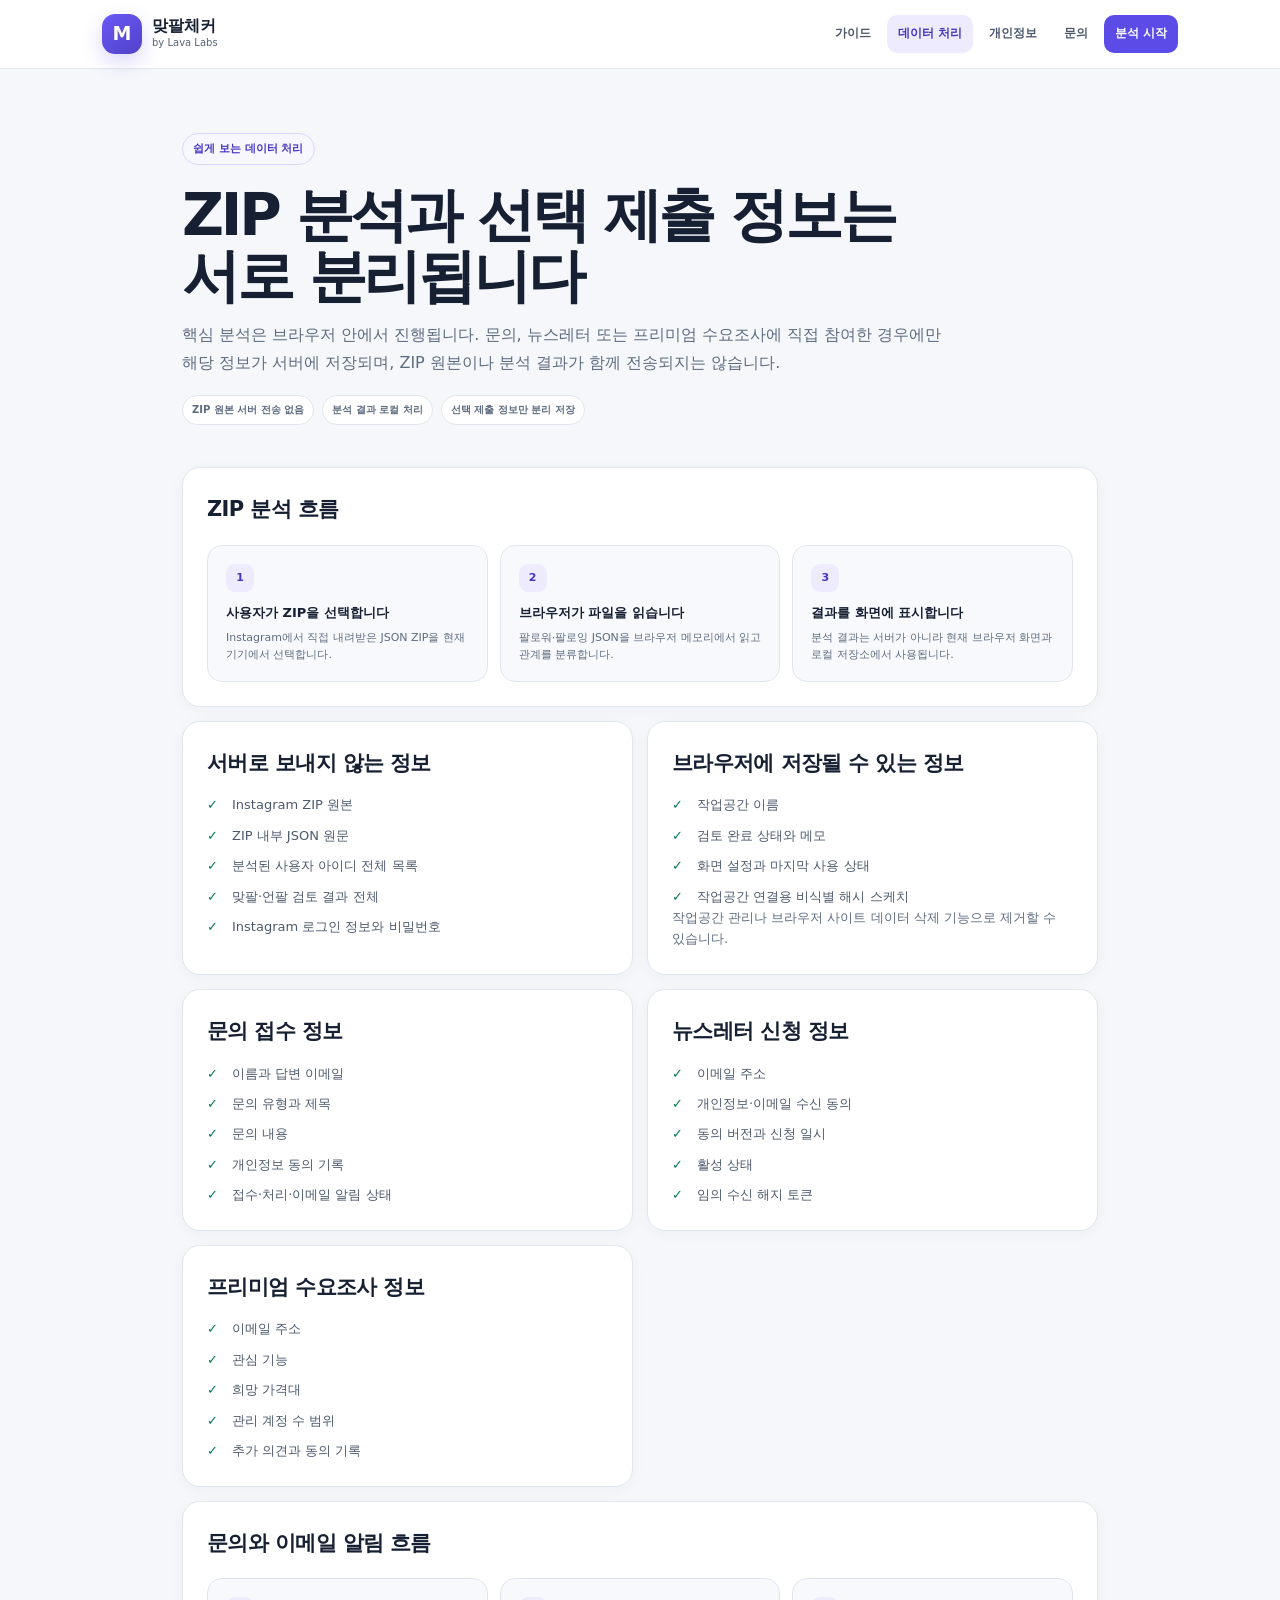
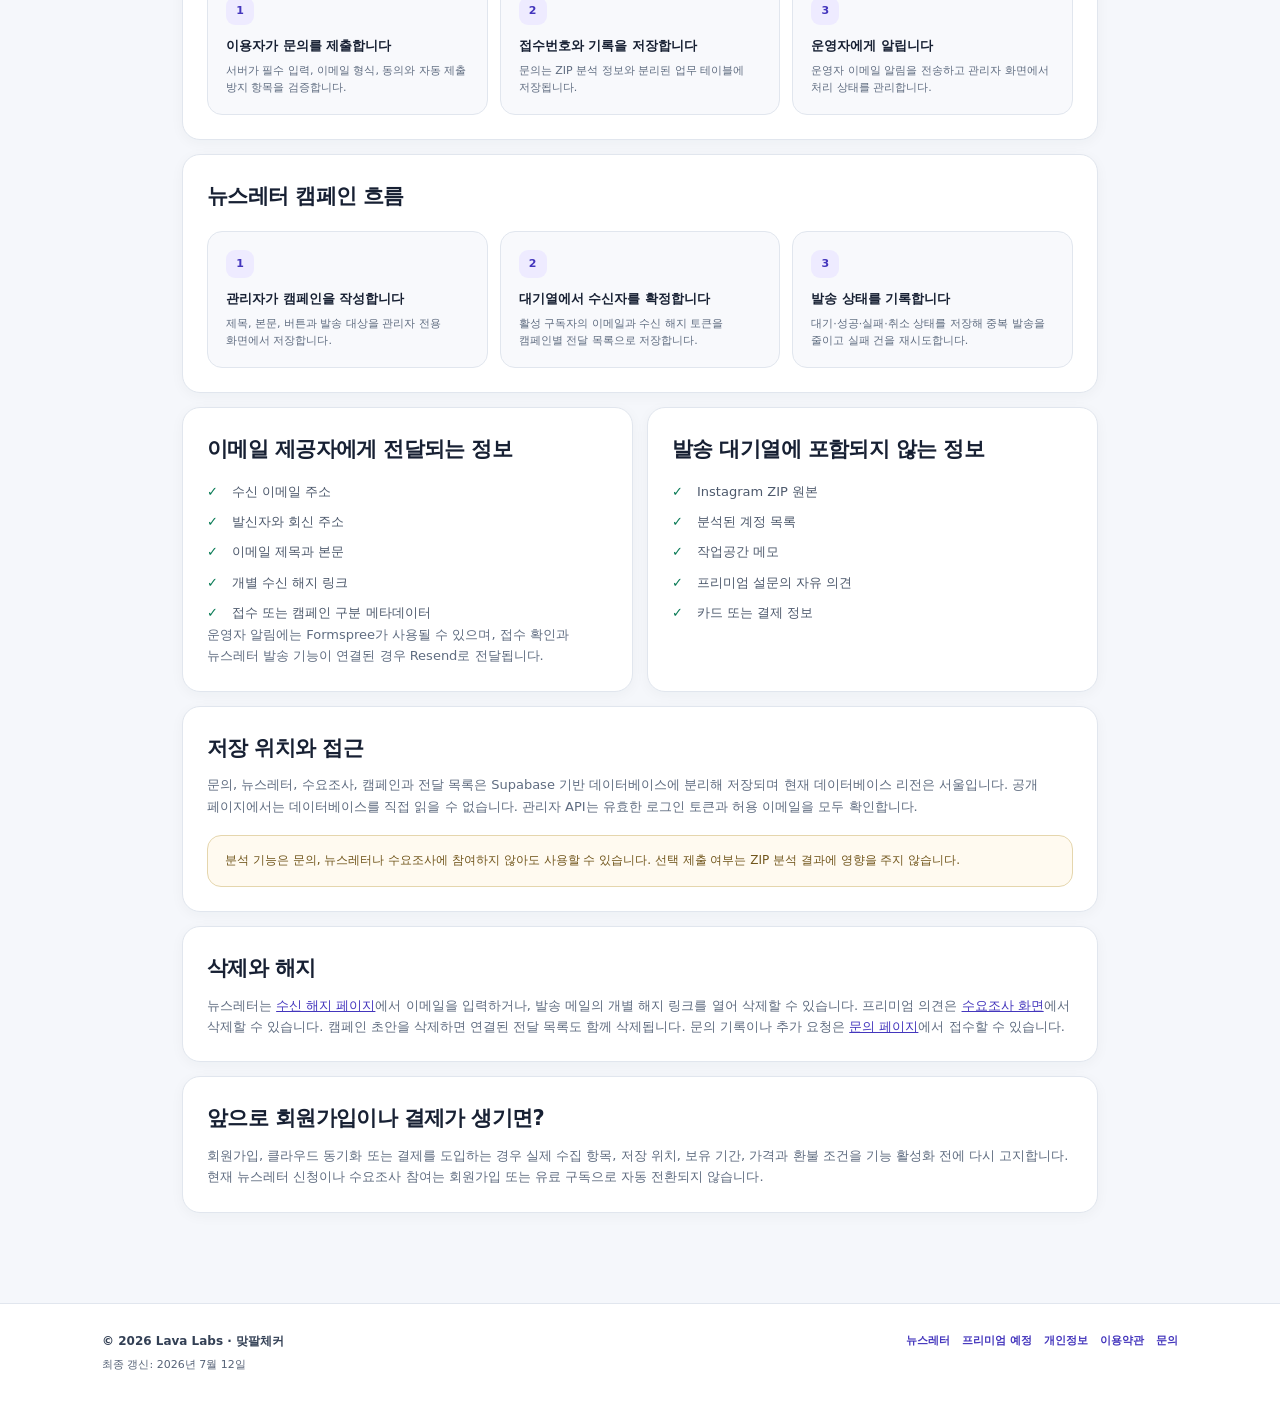
==== commit 78280b22: "docs: add inquiry data flow and contact link" ====
--- a/pages/data/index.html
+++ b/pages/data/index.html
@@ -4,7 +4,7 @@
   <meta charset="utf-8">
   <meta name="viewport" content="width=device-width,initial-scale=1">
   <meta http-equiv="Content-Security-Policy" content="default-src 'self'; style-src 'self'; img-src 'self' data:; connect-src 'self'; object-src 'none'; base-uri 'self'; form-action 'self'; frame-src 'none'; upgrade-insecure-requests">
-  <meta name="description" content="맞팔체커가 Instagram ZIP, 분석 결과, 작업 기록, 뉴스레터·수요조사·캠페인 정보를 어떻게 처리하는지 설명합니다.">
+  <meta name="description" content="맞팔체커가 Instagram ZIP, 분석 결과, 문의, 작업 기록, 뉴스레터·수요조사·캠페인 정보를 어떻게 처리하는지 설명합니다.">
   <link rel="canonical" href="https://unfollow.lavalabs.co.kr/data/">
   <link rel="icon" href="/favicon.svg" type="image/svg+xml">
   <link rel="stylesheet" href="/assets/site-pages-v15.css?v=15.0">
@@ -16,24 +16,26 @@
 <a class="pageSkip" href="#main">본문으로 바로가기</a>
 <header class="pageHeader"><div class="pageHeaderInner">
   <a class="pageBrand" href="/"><span class="pageLogo">M</span><span class="pageBrandText"><strong>맞팔체커</strong><span>by Lava Labs</span></span></a>
-  <nav class="pageNav" aria-label="주요 메뉴"><a href="/guide/">가이드</a><a href="/data/" aria-current="page">데이터 처리</a><a href="/privacy/">개인정보</a><a class="primary" href="/">분석 시작</a></nav>
+  <nav class="pageNav" aria-label="주요 메뉴"><a href="/guide/">가이드</a><a href="/data/" aria-current="page">데이터 처리</a><a href="/privacy/">개인정보</a><a href="/contact/">문의</a><a class="primary" href="/">분석 시작</a></nav>
 </div></header>
 <main id="main" class="pageMain">
-  <section class="pageHero"><span class="pageEyebrow">쉽게 보는 데이터 처리</span><h1>ZIP 분석과 선택 신청 정보는 서로 분리됩니다</h1><p>핵심 분석은 브라우저 안에서 진행됩니다. 뉴스레터나 프리미엄 수요조사에 직접 참여한 경우에만 해당 정보가 서버에 저장되며, ZIP 원본이나 분석 결과가 함께 전송되지는 않습니다.</p><div class="policyMetaV16"><span>ZIP 원본 서버 전송 없음</span><span>분석 결과 로컬 처리</span><span>선택 신청 정보만 분리 저장</span></div></section>
+  <section class="pageHero"><span class="pageEyebrow">쉽게 보는 데이터 처리</span><h1>ZIP 분석과 선택 제출 정보는 서로 분리됩니다</h1><p>핵심 분석은 브라우저 안에서 진행됩니다. 문의, 뉴스레터 또는 프리미엄 수요조사에 직접 참여한 경우에만 해당 정보가 서버에 저장되며, ZIP 원본이나 분석 결과가 함께 전송되지는 않습니다.</p><div class="policyMetaV16"><span>ZIP 원본 서버 전송 없음</span><span>분석 결과 로컬 처리</span><span>선택 제출 정보만 분리 저장</span></div></section>
 
   <div class="pageGrid">
     <section class="pageCard full"><h2>ZIP 분석 흐름</h2><div class="dataFlowV16"><div><b>1</b><strong>사용자가 ZIP을 선택합니다</strong><span>Instagram에서 직접 내려받은 JSON ZIP을 현재 기기에서 선택합니다.</span></div><div><b>2</b><strong>브라우저가 파일을 읽습니다</strong><span>팔로워·팔로잉 JSON을 브라우저 메모리에서 읽고 관계를 분류합니다.</span></div><div><b>3</b><strong>결과를 화면에 표시합니다</strong><span>분석 결과는 서버가 아니라 현재 브라우저 화면과 로컬 저장소에서 사용됩니다.</span></div></div></section>
     <section class="pageCard"><h2>서버로 보내지 않는 정보</h2><ul class="checkList"><li>Instagram ZIP 원본</li><li>ZIP 내부 JSON 원문</li><li>분석된 사용자 아이디 전체 목록</li><li>맞팔·언팔 검토 결과 전체</li><li>Instagram 로그인 정보와 비밀번호</li></ul></section>
     <section class="pageCard"><h2>브라우저에 저장될 수 있는 정보</h2><ul class="checkList"><li>작업공간 이름</li><li>검토 완료 상태와 메모</li><li>화면 설정과 마지막 사용 상태</li><li>작업공간 연결용 비식별 해시 스케치</li></ul><p>작업공간 관리나 브라우저 사이트 데이터 삭제 기능으로 제거할 수 있습니다.</p></section>
+    <section class="pageCard"><h2>문의 접수 정보</h2><ul class="checkList"><li>이름과 답변 이메일</li><li>문의 유형과 제목</li><li>문의 내용</li><li>개인정보 동의 기록</li><li>접수·처리·이메일 알림 상태</li></ul></section>
     <section class="pageCard"><h2>뉴스레터 신청 정보</h2><ul class="checkList"><li>이메일 주소</li><li>개인정보·이메일 수신 동의</li><li>동의 버전과 신청 일시</li><li>활성 상태</li><li>임의 수신 해지 토큰</li></ul></section>
     <section class="pageCard"><h2>프리미엄 수요조사 정보</h2><ul class="checkList"><li>이메일 주소</li><li>관심 기능</li><li>희망 가격대</li><li>관리 계정 수 범위</li><li>추가 의견과 동의 기록</li></ul></section>
+    <section class="pageCard full"><h2>문의와 이메일 알림 흐름</h2><div class="dataFlowV16"><div><b>1</b><strong>이용자가 문의를 제출합니다</strong><span>서버가 필수 입력, 이메일 형식, 동의와 자동 제출 방지 항목을 검증합니다.</span></div><div><b>2</b><strong>접수번호와 기록을 저장합니다</strong><span>문의는 ZIP 분석 정보와 분리된 업무 테이블에 저장됩니다.</span></div><div><b>3</b><strong>운영자에게 알립니다</strong><span>운영자 이메일 알림을 전송하고 관리자 화면에서 처리 상태를 관리합니다.</span></div></div></section>
     <section class="pageCard full"><h2>뉴스레터 캠페인 흐름</h2><div class="dataFlowV16"><div><b>1</b><strong>관리자가 캠페인을 작성합니다</strong><span>제목, 본문, 버튼과 발송 대상을 관리자 전용 화면에서 저장합니다.</span></div><div><b>2</b><strong>대기열에서 수신자를 확정합니다</strong><span>활성 구독자의 이메일과 수신 해지 토큰을 캠페인별 전달 목록으로 저장합니다.</span></div><div><b>3</b><strong>발송 상태를 기록합니다</strong><span>대기·성공·실패·취소 상태를 저장해 중복 발송을 줄이고 실패 건을 재시도합니다.</span></div></div></section>
-    <section class="pageCard"><h2>발송 제공자에게 전달되는 정보</h2><ul class="checkList"><li>수신 이메일 주소</li><li>발신자와 회신 주소</li><li>이메일 제목과 본문</li><li>개별 수신 해지 링크</li><li>캠페인 구분용 메타데이터</li></ul><p>실제 발송 기능이 연결된 경우에만 Resend로 전달됩니다.</p></section>
+    <section class="pageCard"><h2>이메일 제공자에게 전달되는 정보</h2><ul class="checkList"><li>수신 이메일 주소</li><li>발신자와 회신 주소</li><li>이메일 제목과 본문</li><li>개별 수신 해지 링크</li><li>접수 또는 캠페인 구분 메타데이터</li></ul><p>운영자 알림에는 Formspree가 사용될 수 있으며, 접수 확인과 뉴스레터 발송 기능이 연결된 경우 Resend로 전달됩니다.</p></section>
     <section class="pageCard"><h2>발송 대기열에 포함되지 않는 정보</h2><ul class="checkList"><li>Instagram ZIP 원본</li><li>분석된 계정 목록</li><li>작업공간 메모</li><li>프리미엄 설문의 자유 의견</li><li>카드 또는 결제 정보</li></ul></section>
-    <section class="pageCard full"><h2>저장 위치와 접근</h2><p>뉴스레터, 수요조사, 캠페인과 전달 목록은 Supabase 기반 데이터베이스에 분리해 저장되며 현재 데이터베이스 리전은 서울입니다. 공개 페이지에서는 데이터베이스를 직접 읽을 수 없습니다. 관리자 API는 유효한 로그인 토큰과 허용 이메일을 모두 확인합니다.</p><div class="notice">분석 기능은 뉴스레터나 수요조사에 참여하지 않아도 사용할 수 있습니다. 선택 신청 여부는 ZIP 분석 결과에 영향을 주지 않습니다.</div></section>
-    <section class="pageCard full"><h2>삭제와 해지</h2><p>뉴스레터는 <a href="/newsletter/#unsubscribe">수신 해지 페이지</a>에서 이메일을 입력하거나, 발송 메일의 개별 해지 링크를 열어 삭제할 수 있습니다. 프리미엄 의견은 <a href="/premium/#interest-survey">수요조사 화면</a>에서 삭제할 수 있습니다. 캠페인 초안을 삭제하면 연결된 전달 목록도 함께 삭제됩니다. 추가 요청은 <a href="mailto:lavalabs.ceo@gmail.com">이메일 문의</a>로 접수할 수 있습니다.</p></section>
+    <section class="pageCard full"><h2>저장 위치와 접근</h2><p>문의, 뉴스레터, 수요조사, 캠페인과 전달 목록은 Supabase 기반 데이터베이스에 분리해 저장되며 현재 데이터베이스 리전은 서울입니다. 공개 페이지에서는 데이터베이스를 직접 읽을 수 없습니다. 관리자 API는 유효한 로그인 토큰과 허용 이메일을 모두 확인합니다.</p><div class="notice">분석 기능은 문의, 뉴스레터나 수요조사에 참여하지 않아도 사용할 수 있습니다. 선택 제출 여부는 ZIP 분석 결과에 영향을 주지 않습니다.</div></section>
+    <section class="pageCard full"><h2>삭제와 해지</h2><p>뉴스레터는 <a href="/newsletter/#unsubscribe">수신 해지 페이지</a>에서 이메일을 입력하거나, 발송 메일의 개별 해지 링크를 열어 삭제할 수 있습니다. 프리미엄 의견은 <a href="/premium/#interest-survey">수요조사 화면</a>에서 삭제할 수 있습니다. 캠페인 초안을 삭제하면 연결된 전달 목록도 함께 삭제됩니다. 문의 기록이나 추가 요청은 <a href="/contact/">문의 페이지</a>에서 접수할 수 있습니다.</p></section>
     <section class="pageCard full"><h2>앞으로 회원가입이나 결제가 생기면?</h2><p>회원가입, 클라우드 동기화 또는 결제를 도입하는 경우 실제 수집 항목, 저장 위치, 보유 기간, 가격과 환불 조건을 기능 활성화 전에 다시 고지합니다. 현재 뉴스레터 신청이나 수요조사 참여는 회원가입 또는 유료 구독으로 자동 전환되지 않습니다.</p></section>
   </div>
 </main>
-<footer class="pageFooter"><div class="pageFooterInner"><div><strong>© 2026 Lava Labs · 맞팔체커</strong>최종 갱신: 2026년 7월 10일</div><nav><a href="/newsletter/">뉴스레터</a><a href="/premium/">프리미엄 예정</a><a href="/privacy/">개인정보</a><a href="/terms/">이용약관</a><a href="mailto:lavalabs.ceo@gmail.com">문의</a></nav></div></footer>
+<footer class="pageFooter"><div class="pageFooterInner"><div><strong>© 2026 Lava Labs · 맞팔체커</strong>최종 갱신: 2026년 7월 12일</div><nav><a href="/newsletter/">뉴스레터</a><a href="/premium/">프리미엄 예정</a><a href="/privacy/">개인정보</a><a href="/terms/">이용약관</a><a href="/contact/">문의</a></nav></div></footer>
 </body></html>
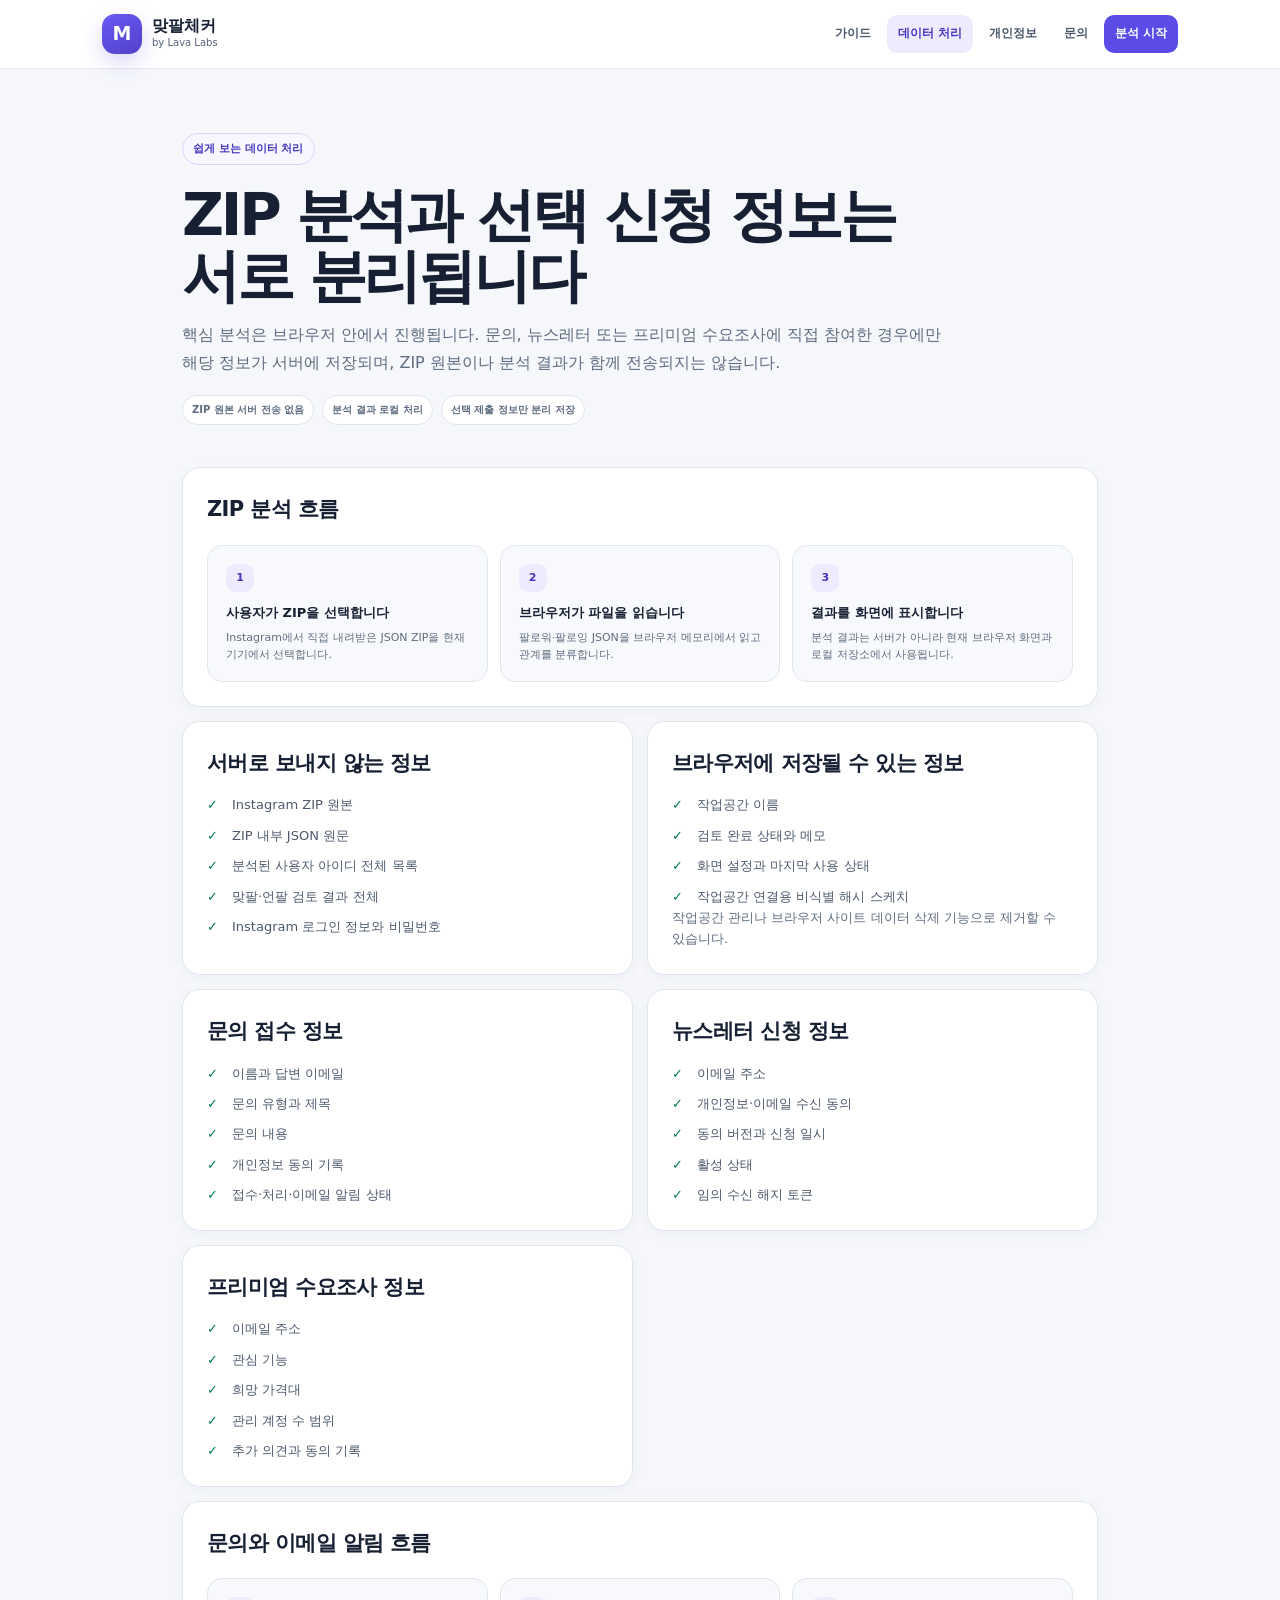
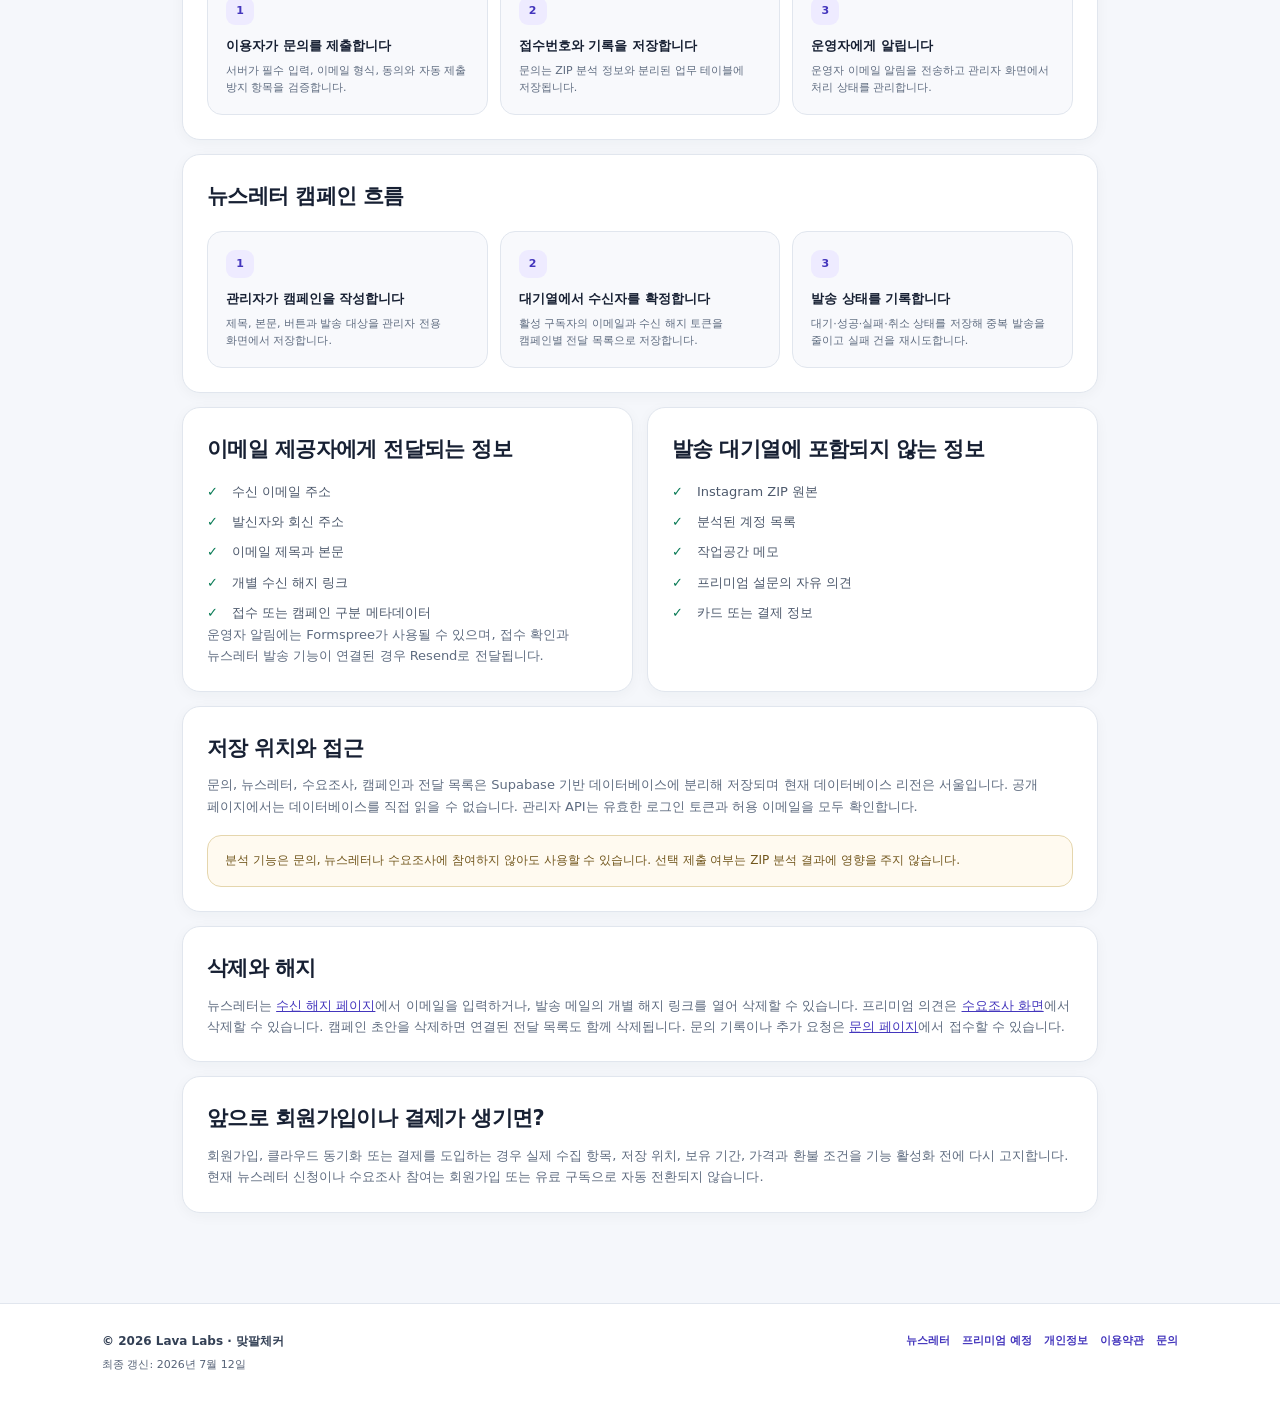
==== commit 42ae3599: "test: restore accepted data page heading" ====
--- a/pages/data/index.html
+++ b/pages/data/index.html
@@ -19,7 +19,7 @@
   <nav class="pageNav" aria-label="주요 메뉴"><a href="/guide/">가이드</a><a href="/data/" aria-current="page">데이터 처리</a><a href="/privacy/">개인정보</a><a href="/contact/">문의</a><a class="primary" href="/">분석 시작</a></nav>
 </div></header>
 <main id="main" class="pageMain">
-  <section class="pageHero"><span class="pageEyebrow">쉽게 보는 데이터 처리</span><h1>ZIP 분석과 선택 제출 정보는 서로 분리됩니다</h1><p>핵심 분석은 브라우저 안에서 진행됩니다. 문의, 뉴스레터 또는 프리미엄 수요조사에 직접 참여한 경우에만 해당 정보가 서버에 저장되며, ZIP 원본이나 분석 결과가 함께 전송되지는 않습니다.</p><div class="policyMetaV16"><span>ZIP 원본 서버 전송 없음</span><span>분석 결과 로컬 처리</span><span>선택 제출 정보만 분리 저장</span></div></section>
+  <section class="pageHero"><span class="pageEyebrow">쉽게 보는 데이터 처리</span><h1>ZIP 분석과 선택 신청 정보는 서로 분리됩니다</h1><p>핵심 분석은 브라우저 안에서 진행됩니다. 문의, 뉴스레터 또는 프리미엄 수요조사에 직접 참여한 경우에만 해당 정보가 서버에 저장되며, ZIP 원본이나 분석 결과가 함께 전송되지는 않습니다.</p><div class="policyMetaV16"><span>ZIP 원본 서버 전송 없음</span><span>분석 결과 로컬 처리</span><span>선택 제출 정보만 분리 저장</span></div></section>
 
   <div class="pageGrid">
     <section class="pageCard full"><h2>ZIP 분석 흐름</h2><div class="dataFlowV16"><div><b>1</b><strong>사용자가 ZIP을 선택합니다</strong><span>Instagram에서 직접 내려받은 JSON ZIP을 현재 기기에서 선택합니다.</span></div><div><b>2</b><strong>브라우저가 파일을 읽습니다</strong><span>팔로워·팔로잉 JSON을 브라우저 메모리에서 읽고 관계를 분류합니다.</span></div><div><b>3</b><strong>결과를 화면에 표시합니다</strong><span>분석 결과는 서버가 아니라 현재 브라우저 화면과 로컬 저장소에서 사용됩니다.</span></div></div></section>
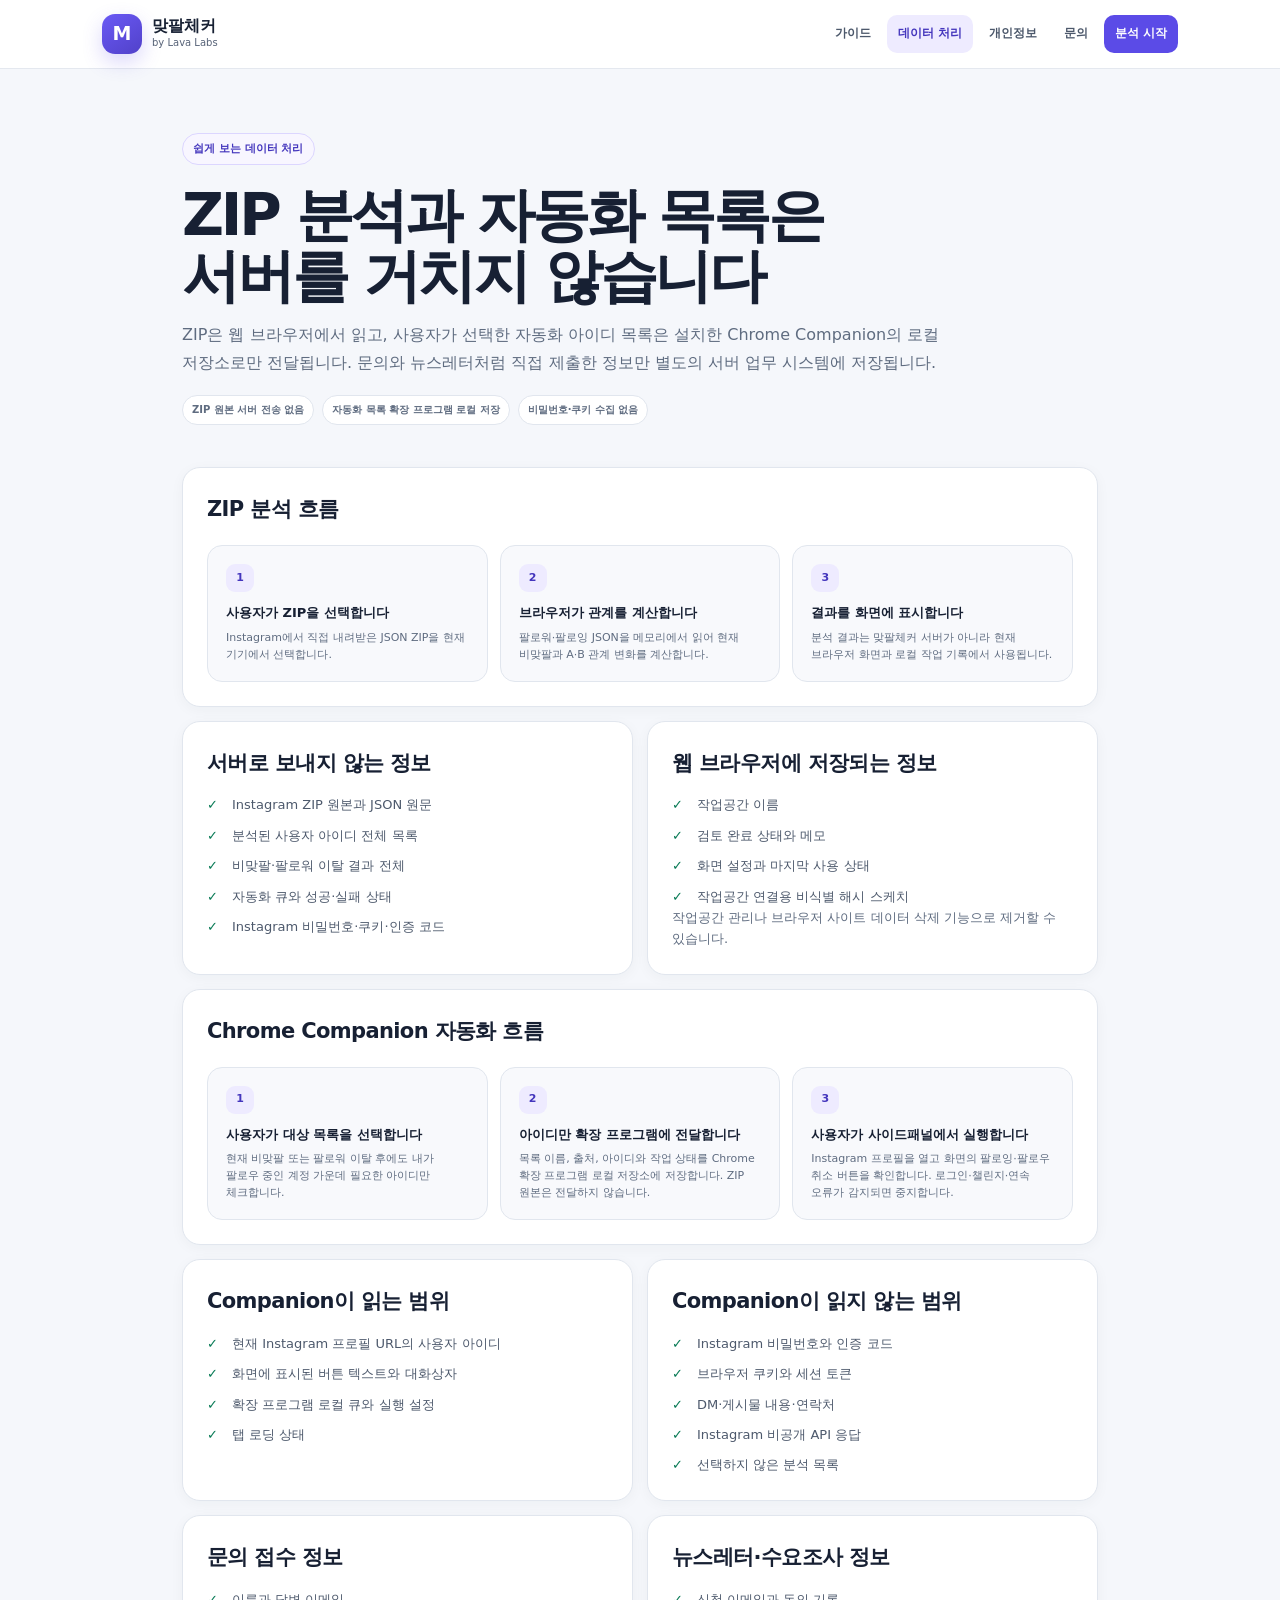
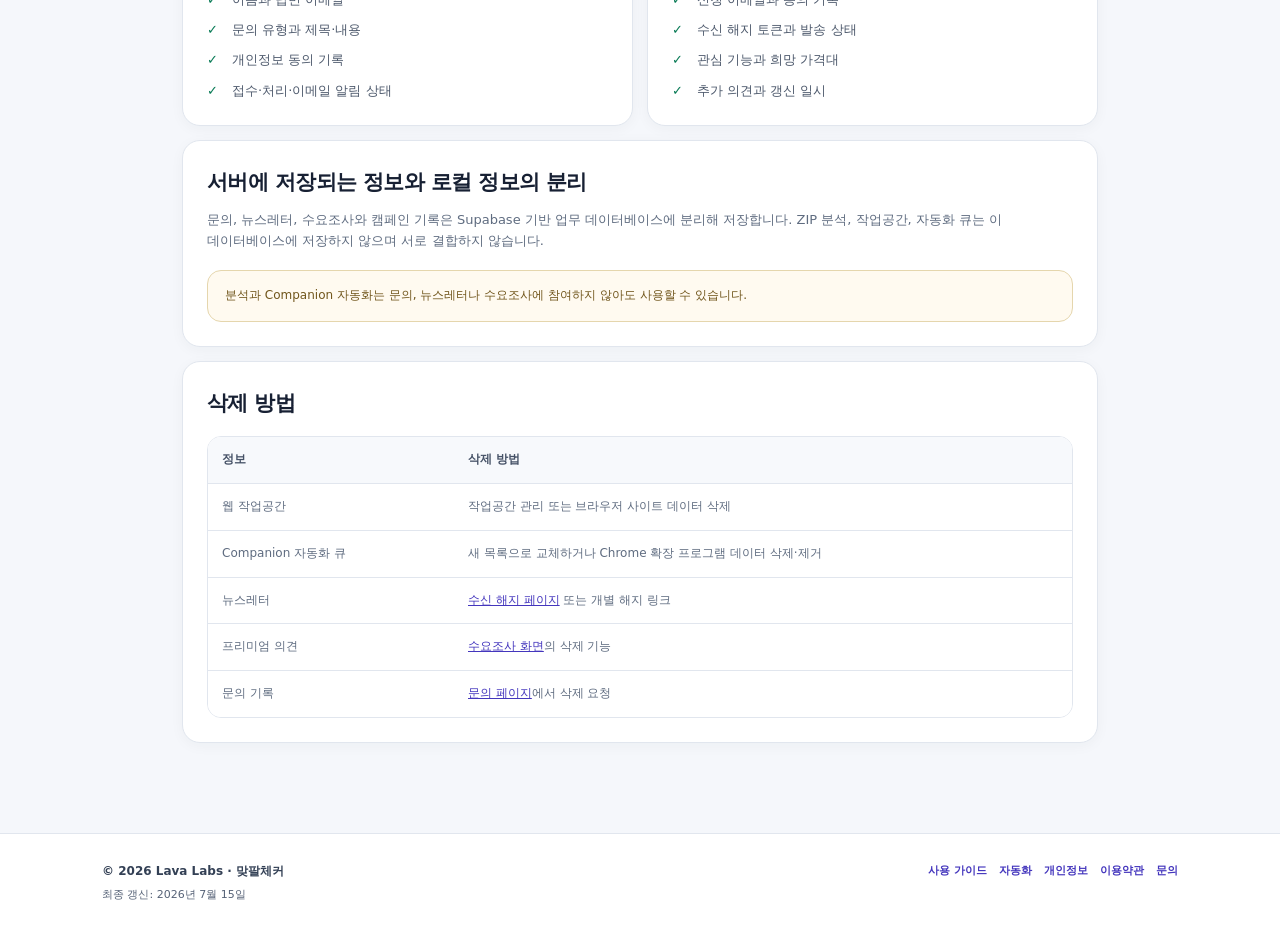
==== commit 14360309: "docs: explain browser-local automation data flow" ====
--- a/pages/data/index.html
+++ b/pages/data/index.html
@@ -4,7 +4,7 @@
   <meta charset="utf-8">
   <meta name="viewport" content="width=device-width,initial-scale=1">
   <meta http-equiv="Content-Security-Policy" content="default-src 'self'; style-src 'self'; img-src 'self' data:; connect-src 'self'; object-src 'none'; base-uri 'self'; form-action 'self'; frame-src 'none'; upgrade-insecure-requests">
-  <meta name="description" content="맞팔체커가 Instagram ZIP, 분석 결과, 문의, 작업 기록, 뉴스레터·수요조사·캠페인 정보를 어떻게 처리하는지 설명합니다.">
+  <meta name="description" content="맞팔체커의 Instagram ZIP 분석, Chrome Companion 자동화 목록, 문의와 뉴스레터 데이터 처리 흐름을 설명합니다.">
   <link rel="canonical" href="https://unfollow.lavalabs.co.kr/data/">
   <link rel="icon" href="/favicon.svg" type="image/svg+xml">
   <link rel="stylesheet" href="/assets/site-pages-v15.css?v=15.0">
@@ -19,23 +19,20 @@
   <nav class="pageNav" aria-label="주요 메뉴"><a href="/guide/">가이드</a><a href="/data/" aria-current="page">데이터 처리</a><a href="/privacy/">개인정보</a><a href="/contact/">문의</a><a class="primary" href="/">분석 시작</a></nav>
 </div></header>
 <main id="main" class="pageMain">
-  <section class="pageHero"><span class="pageEyebrow">쉽게 보는 데이터 처리</span><h1>ZIP 분석과 선택 신청 정보는 서로 분리됩니다</h1><p>핵심 분석은 브라우저 안에서 진행됩니다. 문의, 뉴스레터 또는 프리미엄 수요조사에 직접 참여한 경우에만 해당 정보가 서버에 저장되며, ZIP 원본이나 분석 결과가 함께 전송되지는 않습니다.</p><div class="policyMetaV16"><span>ZIP 원본 서버 전송 없음</span><span>분석 결과 로컬 처리</span><span>선택 제출 정보만 분리 저장</span></div></section>
+  <section class="pageHero"><span class="pageEyebrow">쉽게 보는 데이터 처리</span><h1>ZIP 분석과 자동화 목록은 서버를 거치지 않습니다</h1><p>ZIP은 웹 브라우저에서 읽고, 사용자가 선택한 자동화 아이디 목록은 설치한 Chrome Companion의 로컬 저장소로만 전달됩니다. 문의와 뉴스레터처럼 직접 제출한 정보만 별도의 서버 업무 시스템에 저장됩니다.</p><div class="policyMetaV16"><span>ZIP 원본 서버 전송 없음</span><span>자동화 목록 확장 프로그램 로컬 저장</span><span>비밀번호·쿠키 수집 없음</span></div></section>
 
   <div class="pageGrid">
-    <section class="pageCard full"><h2>ZIP 분석 흐름</h2><div class="dataFlowV16"><div><b>1</b><strong>사용자가 ZIP을 선택합니다</strong><span>Instagram에서 직접 내려받은 JSON ZIP을 현재 기기에서 선택합니다.</span></div><div><b>2</b><strong>브라우저가 파일을 읽습니다</strong><span>팔로워·팔로잉 JSON을 브라우저 메모리에서 읽고 관계를 분류합니다.</span></div><div><b>3</b><strong>결과를 화면에 표시합니다</strong><span>분석 결과는 서버가 아니라 현재 브라우저 화면과 로컬 저장소에서 사용됩니다.</span></div></div></section>
-    <section class="pageCard"><h2>서버로 보내지 않는 정보</h2><ul class="checkList"><li>Instagram ZIP 원본</li><li>ZIP 내부 JSON 원문</li><li>분석된 사용자 아이디 전체 목록</li><li>맞팔·언팔 검토 결과 전체</li><li>Instagram 로그인 정보와 비밀번호</li></ul></section>
-    <section class="pageCard"><h2>브라우저에 저장될 수 있는 정보</h2><ul class="checkList"><li>작업공간 이름</li><li>검토 완료 상태와 메모</li><li>화면 설정과 마지막 사용 상태</li><li>작업공간 연결용 비식별 해시 스케치</li></ul><p>작업공간 관리나 브라우저 사이트 데이터 삭제 기능으로 제거할 수 있습니다.</p></section>
-    <section class="pageCard"><h2>문의 접수 정보</h2><ul class="checkList"><li>이름과 답변 이메일</li><li>문의 유형과 제목</li><li>문의 내용</li><li>개인정보 동의 기록</li><li>접수·처리·이메일 알림 상태</li></ul></section>
-    <section class="pageCard"><h2>뉴스레터 신청 정보</h2><ul class="checkList"><li>이메일 주소</li><li>개인정보·이메일 수신 동의</li><li>동의 버전과 신청 일시</li><li>활성 상태</li><li>임의 수신 해지 토큰</li></ul></section>
-    <section class="pageCard"><h2>프리미엄 수요조사 정보</h2><ul class="checkList"><li>이메일 주소</li><li>관심 기능</li><li>희망 가격대</li><li>관리 계정 수 범위</li><li>추가 의견과 동의 기록</li></ul></section>
-    <section class="pageCard full"><h2>문의와 이메일 알림 흐름</h2><div class="dataFlowV16"><div><b>1</b><strong>이용자가 문의를 제출합니다</strong><span>서버가 필수 입력, 이메일 형식, 동의와 자동 제출 방지 항목을 검증합니다.</span></div><div><b>2</b><strong>접수번호와 기록을 저장합니다</strong><span>문의는 ZIP 분석 정보와 분리된 업무 테이블에 저장됩니다.</span></div><div><b>3</b><strong>운영자에게 알립니다</strong><span>운영자 이메일 알림을 전송하고 관리자 화면에서 처리 상태를 관리합니다.</span></div></div></section>
-    <section class="pageCard full"><h2>뉴스레터 캠페인 흐름</h2><div class="dataFlowV16"><div><b>1</b><strong>관리자가 캠페인을 작성합니다</strong><span>제목, 본문, 버튼과 발송 대상을 관리자 전용 화면에서 저장합니다.</span></div><div><b>2</b><strong>대기열에서 수신자를 확정합니다</strong><span>활성 구독자의 이메일과 수신 해지 토큰을 캠페인별 전달 목록으로 저장합니다.</span></div><div><b>3</b><strong>발송 상태를 기록합니다</strong><span>대기·성공·실패·취소 상태를 저장해 중복 발송을 줄이고 실패 건을 재시도합니다.</span></div></div></section>
-    <section class="pageCard"><h2>이메일 제공자에게 전달되는 정보</h2><ul class="checkList"><li>수신 이메일 주소</li><li>발신자와 회신 주소</li><li>이메일 제목과 본문</li><li>개별 수신 해지 링크</li><li>접수 또는 캠페인 구분 메타데이터</li></ul><p>운영자 알림에는 Formspree가 사용될 수 있으며, 접수 확인과 뉴스레터 발송 기능이 연결된 경우 Resend로 전달됩니다.</p></section>
-    <section class="pageCard"><h2>발송 대기열에 포함되지 않는 정보</h2><ul class="checkList"><li>Instagram ZIP 원본</li><li>분석된 계정 목록</li><li>작업공간 메모</li><li>프리미엄 설문의 자유 의견</li><li>카드 또는 결제 정보</li></ul></section>
-    <section class="pageCard full"><h2>저장 위치와 접근</h2><p>문의, 뉴스레터, 수요조사, 캠페인과 전달 목록은 Supabase 기반 데이터베이스에 분리해 저장되며 현재 데이터베이스 리전은 서울입니다. 공개 페이지에서는 데이터베이스를 직접 읽을 수 없습니다. 관리자 API는 유효한 로그인 토큰과 허용 이메일을 모두 확인합니다.</p><div class="notice">분석 기능은 문의, 뉴스레터나 수요조사에 참여하지 않아도 사용할 수 있습니다. 선택 제출 여부는 ZIP 분석 결과에 영향을 주지 않습니다.</div></section>
-    <section class="pageCard full"><h2>삭제와 해지</h2><p>뉴스레터는 <a href="/newsletter/#unsubscribe">수신 해지 페이지</a>에서 이메일을 입력하거나, 발송 메일의 개별 해지 링크를 열어 삭제할 수 있습니다. 프리미엄 의견은 <a href="/premium/#interest-survey">수요조사 화면</a>에서 삭제할 수 있습니다. 캠페인 초안을 삭제하면 연결된 전달 목록도 함께 삭제됩니다. 문의 기록이나 추가 요청은 <a href="/contact/">문의 페이지</a>에서 접수할 수 있습니다.</p></section>
-    <section class="pageCard full"><h2>앞으로 회원가입이나 결제가 생기면?</h2><p>회원가입, 클라우드 동기화 또는 결제를 도입하는 경우 실제 수집 항목, 저장 위치, 보유 기간, 가격과 환불 조건을 기능 활성화 전에 다시 고지합니다. 현재 뉴스레터 신청이나 수요조사 참여는 회원가입 또는 유료 구독으로 자동 전환되지 않습니다.</p></section>
+    <section class="pageCard full"><h2>ZIP 분석 흐름</h2><div class="dataFlowV16"><div><b>1</b><strong>사용자가 ZIP을 선택합니다</strong><span>Instagram에서 직접 내려받은 JSON ZIP을 현재 기기에서 선택합니다.</span></div><div><b>2</b><strong>브라우저가 관계를 계산합니다</strong><span>팔로워·팔로잉 JSON을 메모리에서 읽어 현재 비맞팔과 A·B 관계 변화를 계산합니다.</span></div><div><b>3</b><strong>결과를 화면에 표시합니다</strong><span>분석 결과는 맞팔체커 서버가 아니라 현재 브라우저 화면과 로컬 작업 기록에서 사용됩니다.</span></div></div></section>
+    <section class="pageCard"><h2>서버로 보내지 않는 정보</h2><ul class="checkList"><li>Instagram ZIP 원본과 JSON 원문</li><li>분석된 사용자 아이디 전체 목록</li><li>비맞팔·팔로워 이탈 결과 전체</li><li>자동화 큐와 성공·실패 상태</li><li>Instagram 비밀번호·쿠키·인증 코드</li></ul></section>
+    <section class="pageCard"><h2>웹 브라우저에 저장되는 정보</h2><ul class="checkList"><li>작업공간 이름</li><li>검토 완료 상태와 메모</li><li>화면 설정과 마지막 사용 상태</li><li>작업공간 연결용 비식별 해시 스케치</li></ul><p>작업공간 관리나 브라우저 사이트 데이터 삭제 기능으로 제거할 수 있습니다.</p></section>
+    <section class="pageCard full"><h2>Chrome Companion 자동화 흐름</h2><div class="dataFlowV16"><div><b>1</b><strong>사용자가 대상 목록을 선택합니다</strong><span>현재 비맞팔 또는 팔로워 이탈 후에도 내가 팔로우 중인 계정 가운데 필요한 아이디만 체크합니다.</span></div><div><b>2</b><strong>아이디만 확장 프로그램에 전달합니다</strong><span>목록 이름, 출처, 아이디와 작업 상태를 Chrome 확장 프로그램 로컬 저장소에 저장합니다. ZIP 원본은 전달하지 않습니다.</span></div><div><b>3</b><strong>사용자가 사이드패널에서 실행합니다</strong><span>Instagram 프로필을 열고 화면의 팔로잉·팔로우 취소 버튼을 확인합니다. 로그인·챌린지·연속 오류가 감지되면 중지합니다.</span></div></div></section>
+    <section class="pageCard"><h2>Companion이 읽는 범위</h2><ul class="checkList"><li>현재 Instagram 프로필 URL의 사용자 아이디</li><li>화면에 표시된 버튼 텍스트와 대화상자</li><li>확장 프로그램 로컬 큐와 실행 설정</li><li>탭 로딩 상태</li></ul></section>
+    <section class="pageCard"><h2>Companion이 읽지 않는 범위</h2><ul class="checkList"><li>Instagram 비밀번호와 인증 코드</li><li>브라우저 쿠키와 세션 토큰</li><li>DM·게시물 내용·연락처</li><li>Instagram 비공개 API 응답</li><li>선택하지 않은 분석 목록</li></ul></section>
+    <section class="pageCard"><h2>문의 접수 정보</h2><ul class="checkList"><li>이름과 답변 이메일</li><li>문의 유형과 제목·내용</li><li>개인정보 동의 기록</li><li>접수·처리·이메일 알림 상태</li></ul></section>
+    <section class="pageCard"><h2>뉴스레터·수요조사 정보</h2><ul class="checkList"><li>신청 이메일과 동의 기록</li><li>수신 해지 토큰과 발송 상태</li><li>관심 기능과 희망 가격대</li><li>추가 의견과 갱신 일시</li></ul></section>
+    <section class="pageCard full"><h2>서버에 저장되는 정보와 로컬 정보의 분리</h2><p>문의, 뉴스레터, 수요조사와 캠페인 기록은 Supabase 기반 업무 데이터베이스에 분리해 저장합니다. ZIP 분석, 작업공간, 자동화 큐는 이 데이터베이스에 저장하지 않으며 서로 결합하지 않습니다.</p><div class="notice">분석과 Companion 자동화는 문의, 뉴스레터나 수요조사에 참여하지 않아도 사용할 수 있습니다.</div></section>
+    <section class="pageCard full"><h2>삭제 방법</h2><div class="tableWrap"><table><thead><tr><th>정보</th><th>삭제 방법</th></tr></thead><tbody><tr><td>웹 작업공간</td><td>작업공간 관리 또는 브라우저 사이트 데이터 삭제</td></tr><tr><td>Companion 자동화 큐</td><td>새 목록으로 교체하거나 Chrome 확장 프로그램 데이터 삭제·제거</td></tr><tr><td>뉴스레터</td><td><a href="/newsletter/#unsubscribe">수신 해지 페이지</a> 또는 개별 해지 링크</td></tr><tr><td>프리미엄 의견</td><td><a href="/premium/#interest-survey">수요조사 화면</a>의 삭제 기능</td></tr><tr><td>문의 기록</td><td><a href="/contact/">문의 페이지</a>에서 삭제 요청</td></tr></tbody></table></div></section>
   </div>
 </main>
-<footer class="pageFooter"><div class="pageFooterInner"><div><strong>© 2026 Lava Labs · 맞팔체커</strong>최종 갱신: 2026년 7월 12일</div><nav><a href="/newsletter/">뉴스레터</a><a href="/premium/">프리미엄 예정</a><a href="/privacy/">개인정보</a><a href="/terms/">이용약관</a><a href="/contact/">문의</a></nav></div></footer>
+<footer class="pageFooter"><div class="pageFooterInner"><div><strong>© 2026 Lava Labs · 맞팔체커</strong>최종 갱신: 2026년 7월 15일</div><nav><a href="/guide/">사용 가이드</a><a href="/#automationV22">자동화</a><a href="/privacy/">개인정보</a><a href="/terms/">이용약관</a><a href="/contact/">문의</a></nav></div></footer>
 </body></html>
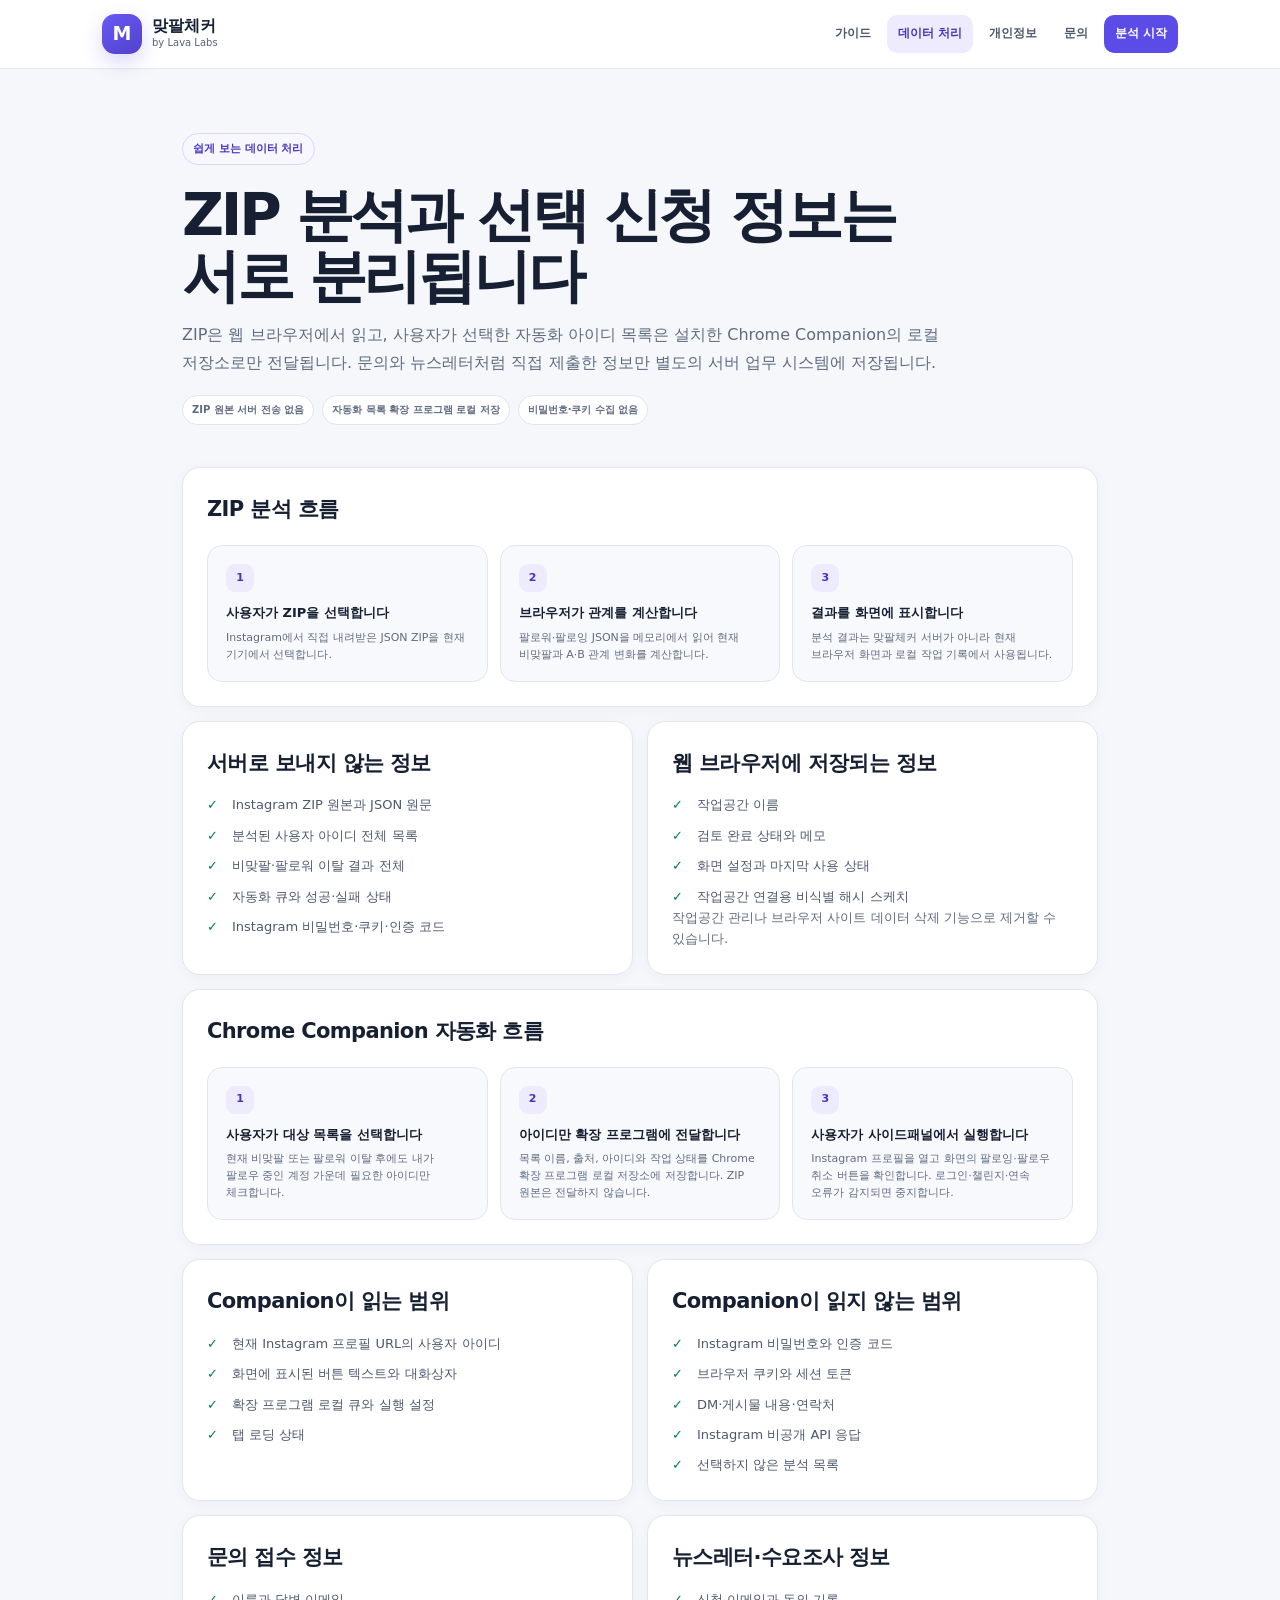
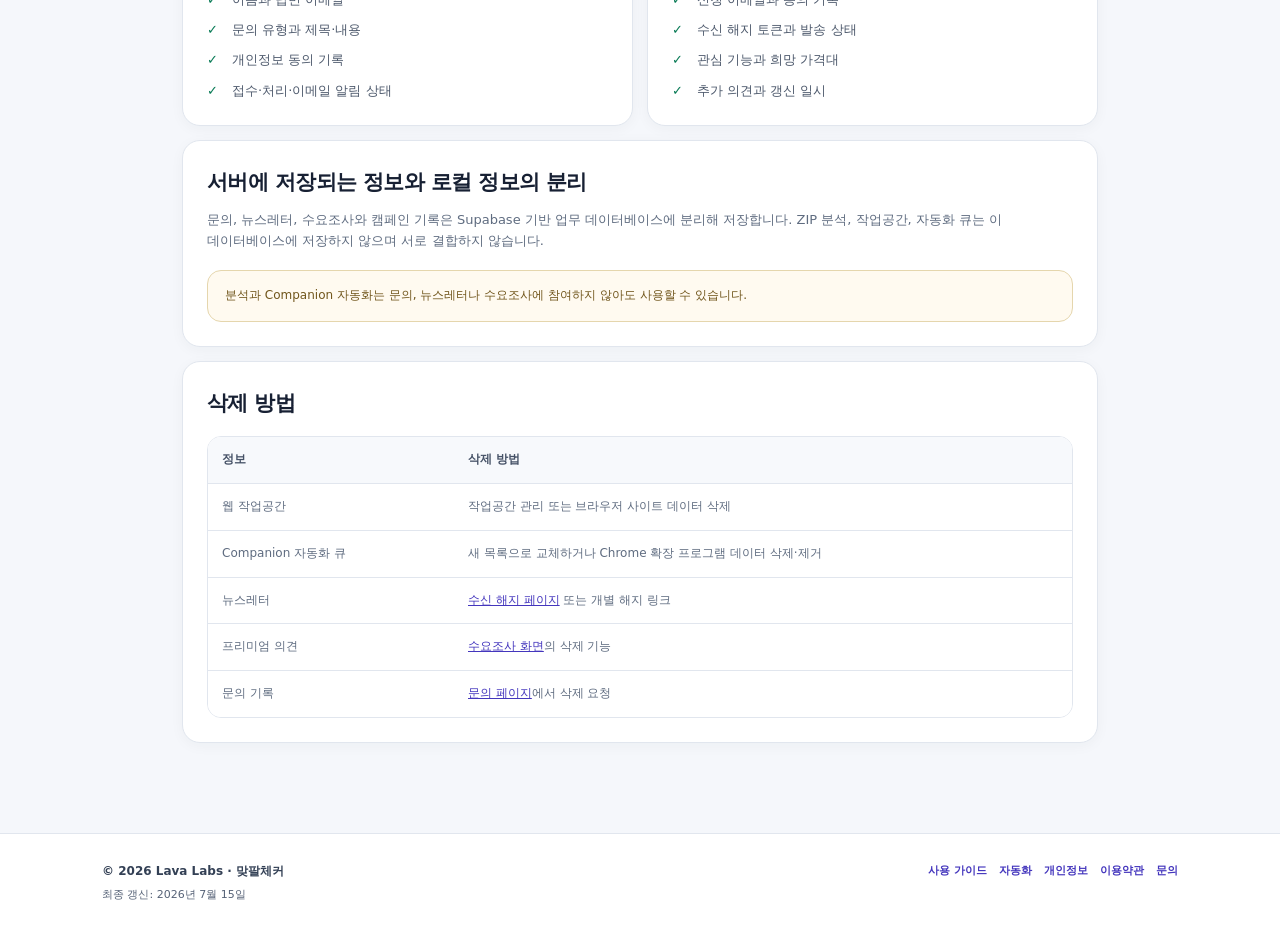
==== commit 8ace55b6: "test: preserve established data heading" ====
--- a/pages/data/index.html
+++ b/pages/data/index.html
@@ -19,7 +19,7 @@
   <nav class="pageNav" aria-label="주요 메뉴"><a href="/guide/">가이드</a><a href="/data/" aria-current="page">데이터 처리</a><a href="/privacy/">개인정보</a><a href="/contact/">문의</a><a class="primary" href="/">분석 시작</a></nav>
 </div></header>
 <main id="main" class="pageMain">
-  <section class="pageHero"><span class="pageEyebrow">쉽게 보는 데이터 처리</span><h1>ZIP 분석과 자동화 목록은 서버를 거치지 않습니다</h1><p>ZIP은 웹 브라우저에서 읽고, 사용자가 선택한 자동화 아이디 목록은 설치한 Chrome Companion의 로컬 저장소로만 전달됩니다. 문의와 뉴스레터처럼 직접 제출한 정보만 별도의 서버 업무 시스템에 저장됩니다.</p><div class="policyMetaV16"><span>ZIP 원본 서버 전송 없음</span><span>자동화 목록 확장 프로그램 로컬 저장</span><span>비밀번호·쿠키 수집 없음</span></div></section>
+  <section class="pageHero"><span class="pageEyebrow">쉽게 보는 데이터 처리</span><h1>ZIP 분석과 선택 신청 정보는 서로 분리됩니다</h1><p>ZIP은 웹 브라우저에서 읽고, 사용자가 선택한 자동화 아이디 목록은 설치한 Chrome Companion의 로컬 저장소로만 전달됩니다. 문의와 뉴스레터처럼 직접 제출한 정보만 별도의 서버 업무 시스템에 저장됩니다.</p><div class="policyMetaV16"><span>ZIP 원본 서버 전송 없음</span><span>자동화 목록 확장 프로그램 로컬 저장</span><span>비밀번호·쿠키 수집 없음</span></div></section>
 
   <div class="pageGrid">
     <section class="pageCard full"><h2>ZIP 분석 흐름</h2><div class="dataFlowV16"><div><b>1</b><strong>사용자가 ZIP을 선택합니다</strong><span>Instagram에서 직접 내려받은 JSON ZIP을 현재 기기에서 선택합니다.</span></div><div><b>2</b><strong>브라우저가 관계를 계산합니다</strong><span>팔로워·팔로잉 JSON을 메모리에서 읽어 현재 비맞팔과 A·B 관계 변화를 계산합니다.</span></div><div><b>3</b><strong>결과를 화면에 표시합니다</strong><span>분석 결과는 맞팔체커 서버가 아니라 현재 브라우저 화면과 로컬 작업 기록에서 사용됩니다.</span></div></div></section>
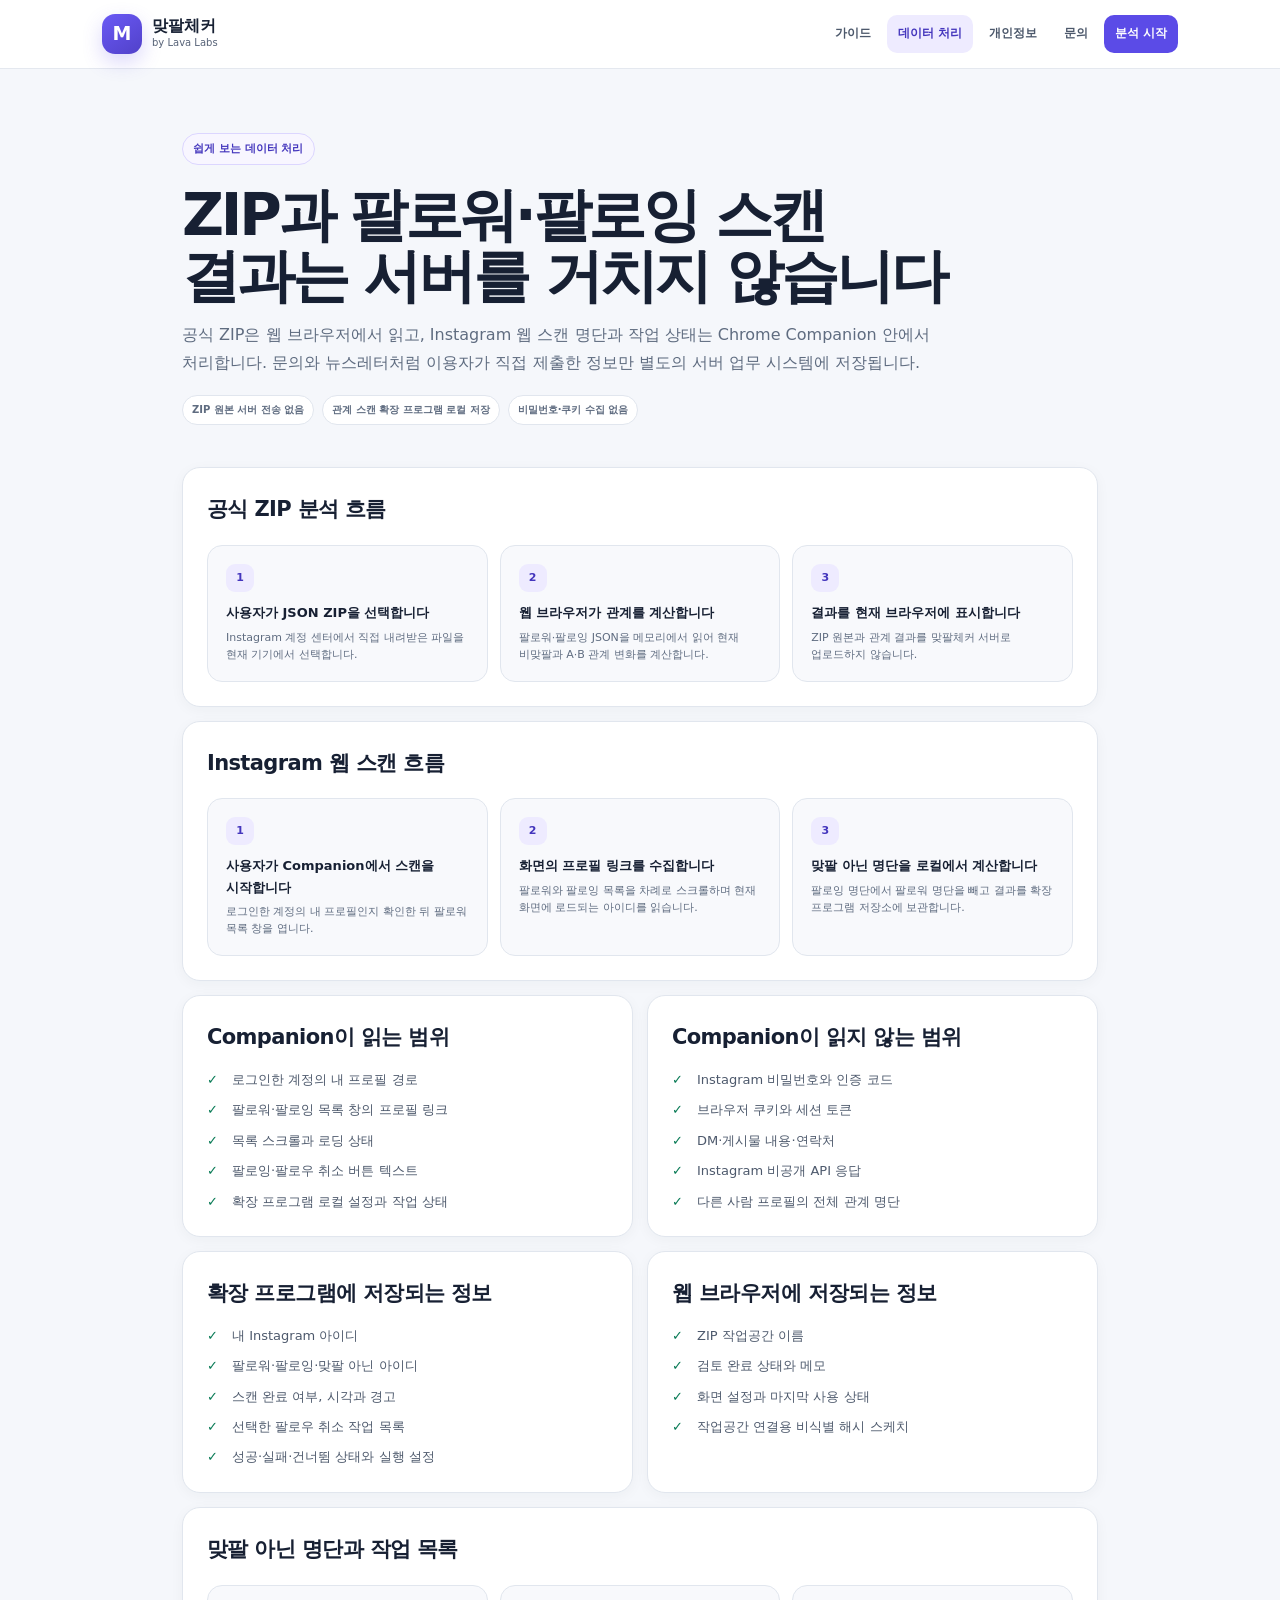
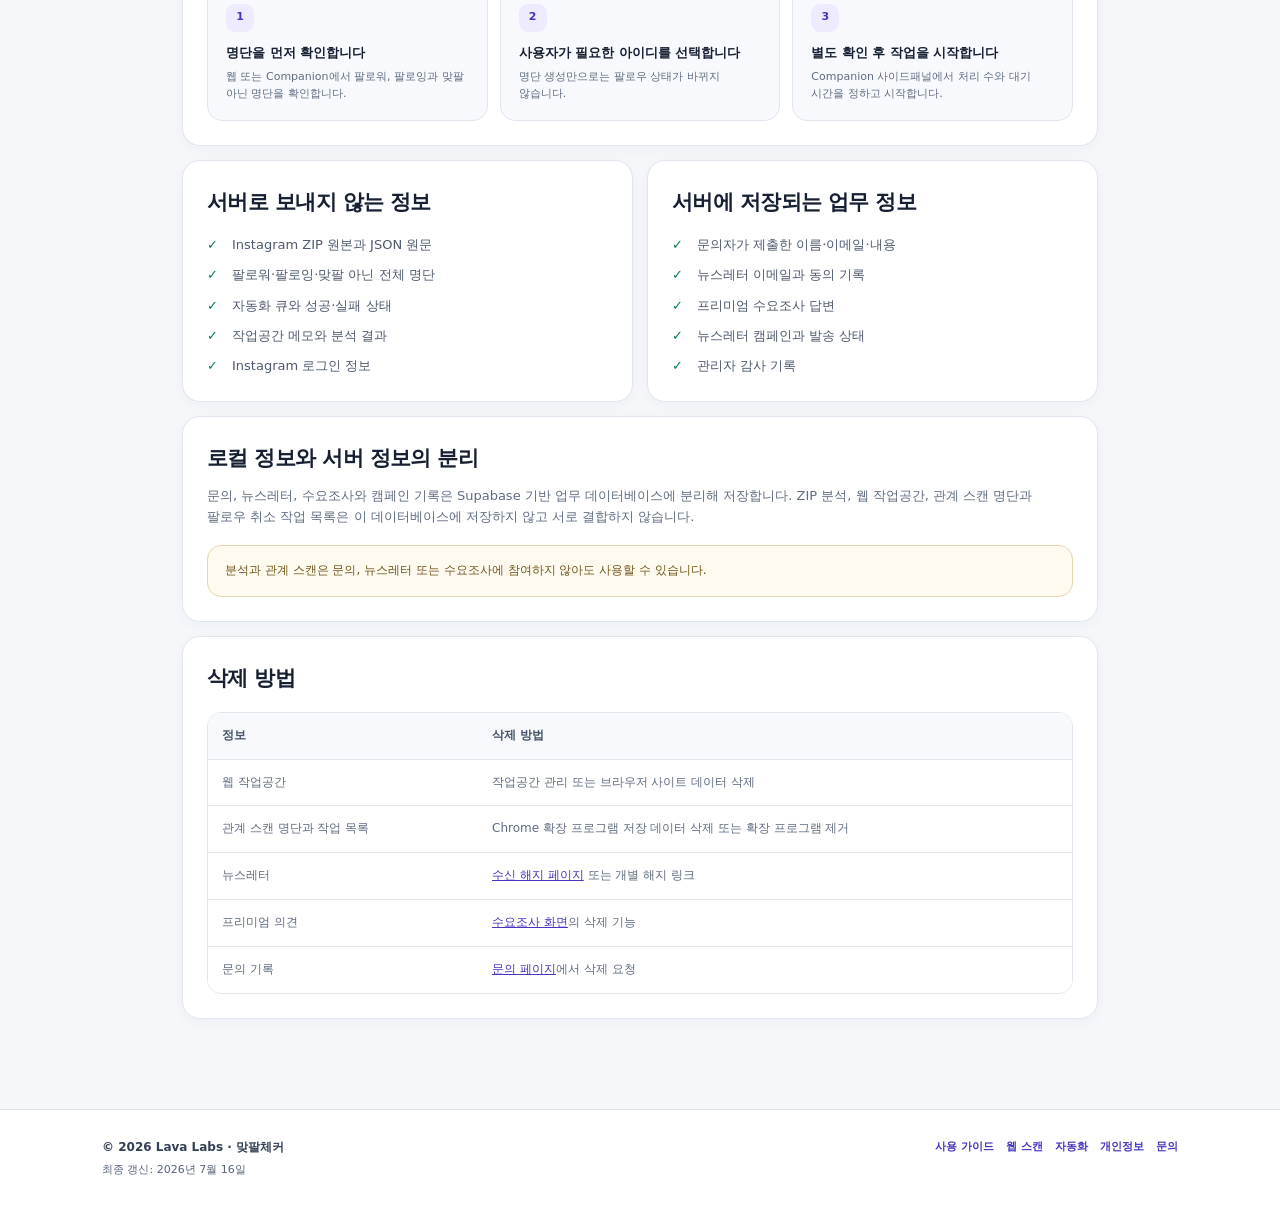
==== commit b12ae3dd: "docs: explain local Instagram relationship scan flow" ====
--- a/pages/data/index.html
+++ b/pages/data/index.html
@@ -4,7 +4,7 @@
   <meta charset="utf-8">
   <meta name="viewport" content="width=device-width,initial-scale=1">
   <meta http-equiv="Content-Security-Policy" content="default-src 'self'; style-src 'self'; img-src 'self' data:; connect-src 'self'; object-src 'none'; base-uri 'self'; form-action 'self'; frame-src 'none'; upgrade-insecure-requests">
-  <meta name="description" content="맞팔체커의 Instagram ZIP 분석, Chrome Companion 자동화 목록, 문의와 뉴스레터 데이터 처리 흐름을 설명합니다.">
+  <meta name="description" content="맞팔체커의 공식 ZIP 분석, Instagram 팔로워·팔로잉 웹 스캔, Companion 작업 목록과 서버 업무 정보의 처리 흐름입니다.">
   <link rel="canonical" href="https://unfollow.lavalabs.co.kr/data/">
   <link rel="icon" href="/favicon.svg" type="image/svg+xml">
   <link rel="stylesheet" href="/assets/site-pages-v15.css?v=15.0">
@@ -19,20 +19,28 @@
   <nav class="pageNav" aria-label="주요 메뉴"><a href="/guide/">가이드</a><a href="/data/" aria-current="page">데이터 처리</a><a href="/privacy/">개인정보</a><a href="/contact/">문의</a><a class="primary" href="/">분석 시작</a></nav>
 </div></header>
 <main id="main" class="pageMain">
-  <section class="pageHero"><span class="pageEyebrow">쉽게 보는 데이터 처리</span><h1>ZIP 분석과 선택 신청 정보는 서로 분리됩니다</h1><p>ZIP은 웹 브라우저에서 읽고, 사용자가 선택한 자동화 아이디 목록은 설치한 Chrome Companion의 로컬 저장소로만 전달됩니다. 문의와 뉴스레터처럼 직접 제출한 정보만 별도의 서버 업무 시스템에 저장됩니다.</p><div class="policyMetaV16"><span>ZIP 원본 서버 전송 없음</span><span>자동화 목록 확장 프로그램 로컬 저장</span><span>비밀번호·쿠키 수집 없음</span></div></section>
+  <section class="pageHero"><span class="pageEyebrow">쉽게 보는 데이터 처리</span><h1>ZIP과 팔로워·팔로잉 스캔 결과는 서버를 거치지 않습니다</h1><p>공식 ZIP은 웹 브라우저에서 읽고, Instagram 웹 스캔 명단과 작업 상태는 Chrome Companion 안에서 처리합니다. 문의와 뉴스레터처럼 이용자가 직접 제출한 정보만 별도의 서버 업무 시스템에 저장됩니다.</p><div class="policyMetaV16"><span>ZIP 원본 서버 전송 없음</span><span>관계 스캔 확장 프로그램 로컬 저장</span><span>비밀번호·쿠키 수집 없음</span></div></section>
 
   <div class="pageGrid">
-    <section class="pageCard full"><h2>ZIP 분석 흐름</h2><div class="dataFlowV16"><div><b>1</b><strong>사용자가 ZIP을 선택합니다</strong><span>Instagram에서 직접 내려받은 JSON ZIP을 현재 기기에서 선택합니다.</span></div><div><b>2</b><strong>브라우저가 관계를 계산합니다</strong><span>팔로워·팔로잉 JSON을 메모리에서 읽어 현재 비맞팔과 A·B 관계 변화를 계산합니다.</span></div><div><b>3</b><strong>결과를 화면에 표시합니다</strong><span>분석 결과는 맞팔체커 서버가 아니라 현재 브라우저 화면과 로컬 작업 기록에서 사용됩니다.</span></div></div></section>
-    <section class="pageCard"><h2>서버로 보내지 않는 정보</h2><ul class="checkList"><li>Instagram ZIP 원본과 JSON 원문</li><li>분석된 사용자 아이디 전체 목록</li><li>비맞팔·팔로워 이탈 결과 전체</li><li>자동화 큐와 성공·실패 상태</li><li>Instagram 비밀번호·쿠키·인증 코드</li></ul></section>
-    <section class="pageCard"><h2>웹 브라우저에 저장되는 정보</h2><ul class="checkList"><li>작업공간 이름</li><li>검토 완료 상태와 메모</li><li>화면 설정과 마지막 사용 상태</li><li>작업공간 연결용 비식별 해시 스케치</li></ul><p>작업공간 관리나 브라우저 사이트 데이터 삭제 기능으로 제거할 수 있습니다.</p></section>
-    <section class="pageCard full"><h2>Chrome Companion 자동화 흐름</h2><div class="dataFlowV16"><div><b>1</b><strong>사용자가 대상 목록을 선택합니다</strong><span>현재 비맞팔 또는 팔로워 이탈 후에도 내가 팔로우 중인 계정 가운데 필요한 아이디만 체크합니다.</span></div><div><b>2</b><strong>아이디만 확장 프로그램에 전달합니다</strong><span>목록 이름, 출처, 아이디와 작업 상태를 Chrome 확장 프로그램 로컬 저장소에 저장합니다. ZIP 원본은 전달하지 않습니다.</span></div><div><b>3</b><strong>사용자가 사이드패널에서 실행합니다</strong><span>Instagram 프로필을 열고 화면의 팔로잉·팔로우 취소 버튼을 확인합니다. 로그인·챌린지·연속 오류가 감지되면 중지합니다.</span></div></div></section>
-    <section class="pageCard"><h2>Companion이 읽는 범위</h2><ul class="checkList"><li>현재 Instagram 프로필 URL의 사용자 아이디</li><li>화면에 표시된 버튼 텍스트와 대화상자</li><li>확장 프로그램 로컬 큐와 실행 설정</li><li>탭 로딩 상태</li></ul></section>
-    <section class="pageCard"><h2>Companion이 읽지 않는 범위</h2><ul class="checkList"><li>Instagram 비밀번호와 인증 코드</li><li>브라우저 쿠키와 세션 토큰</li><li>DM·게시물 내용·연락처</li><li>Instagram 비공개 API 응답</li><li>선택하지 않은 분석 목록</li></ul></section>
-    <section class="pageCard"><h2>문의 접수 정보</h2><ul class="checkList"><li>이름과 답변 이메일</li><li>문의 유형과 제목·내용</li><li>개인정보 동의 기록</li><li>접수·처리·이메일 알림 상태</li></ul></section>
-    <section class="pageCard"><h2>뉴스레터·수요조사 정보</h2><ul class="checkList"><li>신청 이메일과 동의 기록</li><li>수신 해지 토큰과 발송 상태</li><li>관심 기능과 희망 가격대</li><li>추가 의견과 갱신 일시</li></ul></section>
-    <section class="pageCard full"><h2>서버에 저장되는 정보와 로컬 정보의 분리</h2><p>문의, 뉴스레터, 수요조사와 캠페인 기록은 Supabase 기반 업무 데이터베이스에 분리해 저장합니다. ZIP 분석, 작업공간, 자동화 큐는 이 데이터베이스에 저장하지 않으며 서로 결합하지 않습니다.</p><div class="notice">분석과 Companion 자동화는 문의, 뉴스레터나 수요조사에 참여하지 않아도 사용할 수 있습니다.</div></section>
-    <section class="pageCard full"><h2>삭제 방법</h2><div class="tableWrap"><table><thead><tr><th>정보</th><th>삭제 방법</th></tr></thead><tbody><tr><td>웹 작업공간</td><td>작업공간 관리 또는 브라우저 사이트 데이터 삭제</td></tr><tr><td>Companion 자동화 큐</td><td>새 목록으로 교체하거나 Chrome 확장 프로그램 데이터 삭제·제거</td></tr><tr><td>뉴스레터</td><td><a href="/newsletter/#unsubscribe">수신 해지 페이지</a> 또는 개별 해지 링크</td></tr><tr><td>프리미엄 의견</td><td><a href="/premium/#interest-survey">수요조사 화면</a>의 삭제 기능</td></tr><tr><td>문의 기록</td><td><a href="/contact/">문의 페이지</a>에서 삭제 요청</td></tr></tbody></table></div></section>
+    <section class="pageCard full"><h2>공식 ZIP 분석 흐름</h2><div class="dataFlowV16"><div><b>1</b><strong>사용자가 JSON ZIP을 선택합니다</strong><span>Instagram 계정 센터에서 직접 내려받은 파일을 현재 기기에서 선택합니다.</span></div><div><b>2</b><strong>웹 브라우저가 관계를 계산합니다</strong><span>팔로워·팔로잉 JSON을 메모리에서 읽어 현재 비맞팔과 A·B 관계 변화를 계산합니다.</span></div><div><b>3</b><strong>결과를 현재 브라우저에 표시합니다</strong><span>ZIP 원본과 관계 결과를 맞팔체커 서버로 업로드하지 않습니다.</span></div></div></section>
+
+    <section class="pageCard full"><h2>Instagram 웹 스캔 흐름</h2><div class="dataFlowV16"><div><b>1</b><strong>사용자가 Companion에서 스캔을 시작합니다</strong><span>로그인한 계정의 내 프로필인지 확인한 뒤 팔로워 목록 창을 엽니다.</span></div><div><b>2</b><strong>화면의 프로필 링크를 수집합니다</strong><span>팔로워와 팔로잉 목록을 차례로 스크롤하며 현재 화면에 로드되는 아이디를 읽습니다.</span></div><div><b>3</b><strong>맞팔 아닌 명단을 로컬에서 계산합니다</strong><span>팔로잉 명단에서 팔로워 명단을 빼고 결과를 확장 프로그램 저장소에 보관합니다.</span></div></div></section>
+
+    <section class="pageCard"><h2>Companion이 읽는 범위</h2><ul class="checkList"><li>로그인한 계정의 내 프로필 경로</li><li>팔로워·팔로잉 목록 창의 프로필 링크</li><li>목록 스크롤과 로딩 상태</li><li>팔로잉·팔로우 취소 버튼 텍스트</li><li>확장 프로그램 로컬 설정과 작업 상태</li></ul></section>
+    <section class="pageCard"><h2>Companion이 읽지 않는 범위</h2><ul class="checkList"><li>Instagram 비밀번호와 인증 코드</li><li>브라우저 쿠키와 세션 토큰</li><li>DM·게시물 내용·연락처</li><li>Instagram 비공개 API 응답</li><li>다른 사람 프로필의 전체 관계 명단</li></ul></section>
+
+    <section class="pageCard"><h2>확장 프로그램에 저장되는 정보</h2><ul class="checkList"><li>내 Instagram 아이디</li><li>팔로워·팔로잉·맞팔 아닌 아이디</li><li>스캔 완료 여부, 시각과 경고</li><li>선택한 팔로우 취소 작업 목록</li><li>성공·실패·건너뜀 상태와 실행 설정</li></ul></section>
+    <section class="pageCard"><h2>웹 브라우저에 저장되는 정보</h2><ul class="checkList"><li>ZIP 작업공간 이름</li><li>검토 완료 상태와 메모</li><li>화면 설정과 마지막 사용 상태</li><li>작업공간 연결용 비식별 해시 스케치</li></ul></section>
+
+    <section class="pageCard full"><h2>맞팔 아닌 명단과 작업 목록</h2><div class="dataFlowV16"><div><b>1</b><strong>명단을 먼저 확인합니다</strong><span>웹 또는 Companion에서 팔로워, 팔로잉과 맞팔 아닌 명단을 확인합니다.</span></div><div><b>2</b><strong>사용자가 필요한 아이디를 선택합니다</strong><span>명단 생성만으로는 팔로우 상태가 바뀌지 않습니다.</span></div><div><b>3</b><strong>별도 확인 후 작업을 시작합니다</strong><span>Companion 사이드패널에서 처리 수와 대기 시간을 정하고 시작합니다.</span></div></div></section>
+
+    <section class="pageCard"><h2>서버로 보내지 않는 정보</h2><ul class="checkList"><li>Instagram ZIP 원본과 JSON 원문</li><li>팔로워·팔로잉·맞팔 아닌 전체 명단</li><li>자동화 큐와 성공·실패 상태</li><li>작업공간 메모와 분석 결과</li><li>Instagram 로그인 정보</li></ul></section>
+    <section class="pageCard"><h2>서버에 저장되는 업무 정보</h2><ul class="checkList"><li>문의자가 제출한 이름·이메일·내용</li><li>뉴스레터 이메일과 동의 기록</li><li>프리미엄 수요조사 답변</li><li>뉴스레터 캠페인과 발송 상태</li><li>관리자 감사 기록</li></ul></section>
+
+    <section class="pageCard full"><h2>로컬 정보와 서버 정보의 분리</h2><p>문의, 뉴스레터, 수요조사와 캠페인 기록은 Supabase 기반 업무 데이터베이스에 분리해 저장합니다. ZIP 분석, 웹 작업공간, 관계 스캔 명단과 팔로우 취소 작업 목록은 이 데이터베이스에 저장하지 않고 서로 결합하지 않습니다.</p><div class="notice">분석과 관계 스캔은 문의, 뉴스레터 또는 수요조사에 참여하지 않아도 사용할 수 있습니다.</div></section>
+
+    <section class="pageCard full"><h2>삭제 방법</h2><div class="tableWrap"><table><thead><tr><th>정보</th><th>삭제 방법</th></tr></thead><tbody><tr><td>웹 작업공간</td><td>작업공간 관리 또는 브라우저 사이트 데이터 삭제</td></tr><tr><td>관계 스캔 명단과 작업 목록</td><td>Chrome 확장 프로그램 저장 데이터 삭제 또는 확장 프로그램 제거</td></tr><tr><td>뉴스레터</td><td><a href="/newsletter/#unsubscribe">수신 해지 페이지</a> 또는 개별 해지 링크</td></tr><tr><td>프리미엄 의견</td><td><a href="/premium/#interest-survey">수요조사 화면</a>의 삭제 기능</td></tr><tr><td>문의 기록</td><td><a href="/contact/">문의 페이지</a>에서 삭제 요청</td></tr></tbody></table></div></section>
   </div>
 </main>
-<footer class="pageFooter"><div class="pageFooterInner"><div><strong>© 2026 Lava Labs · 맞팔체커</strong>최종 갱신: 2026년 7월 15일</div><nav><a href="/guide/">사용 가이드</a><a href="/#automationV22">자동화</a><a href="/privacy/">개인정보</a><a href="/terms/">이용약관</a><a href="/contact/">문의</a></nav></div></footer>
+<footer class="pageFooter"><div class="pageFooterInner"><div><strong>© 2026 Lava Labs · 맞팔체커</strong>최종 갱신: 2026년 7월 16일</div><nav><a href="/guide/">사용 가이드</a><a href="/#relationshipScanV23">웹 스캔</a><a href="/#automationV22">자동화</a><a href="/privacy/">개인정보</a><a href="/contact/">문의</a></nav></div></footer>
 </body></html>
